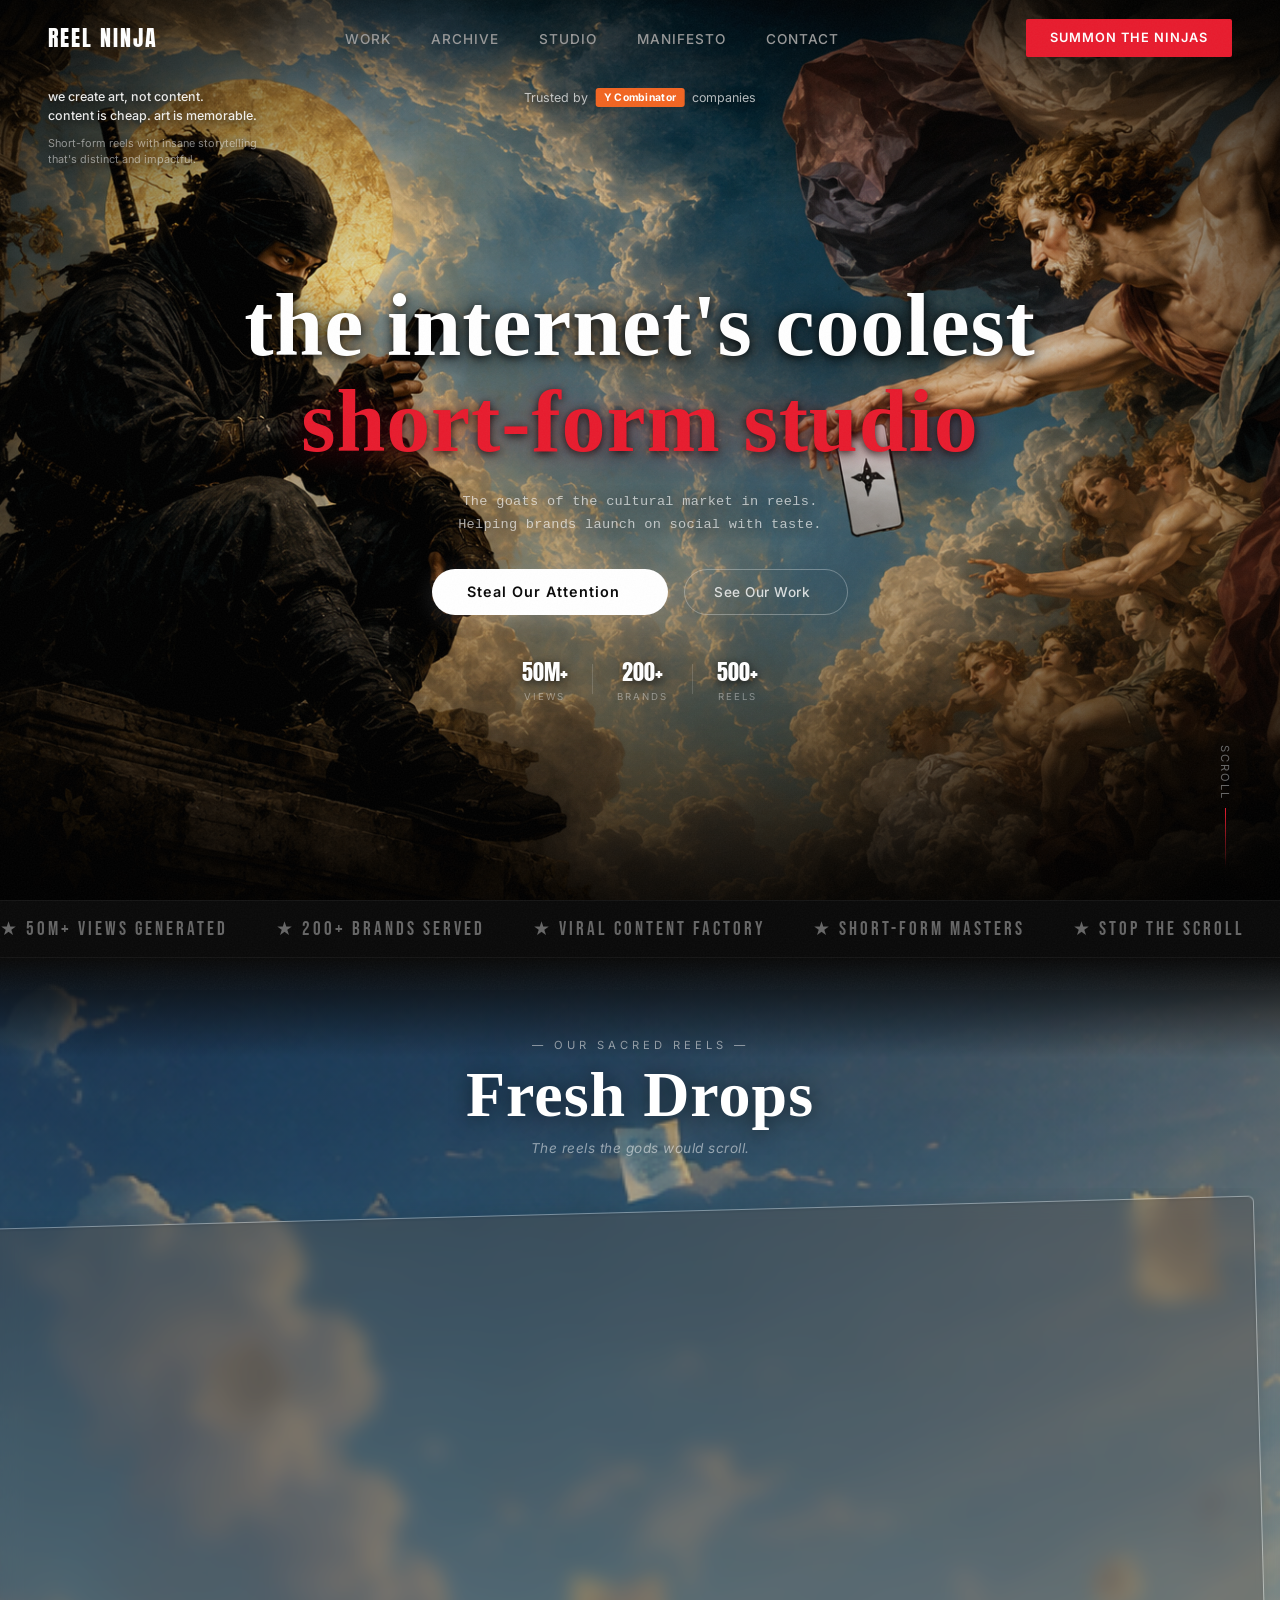
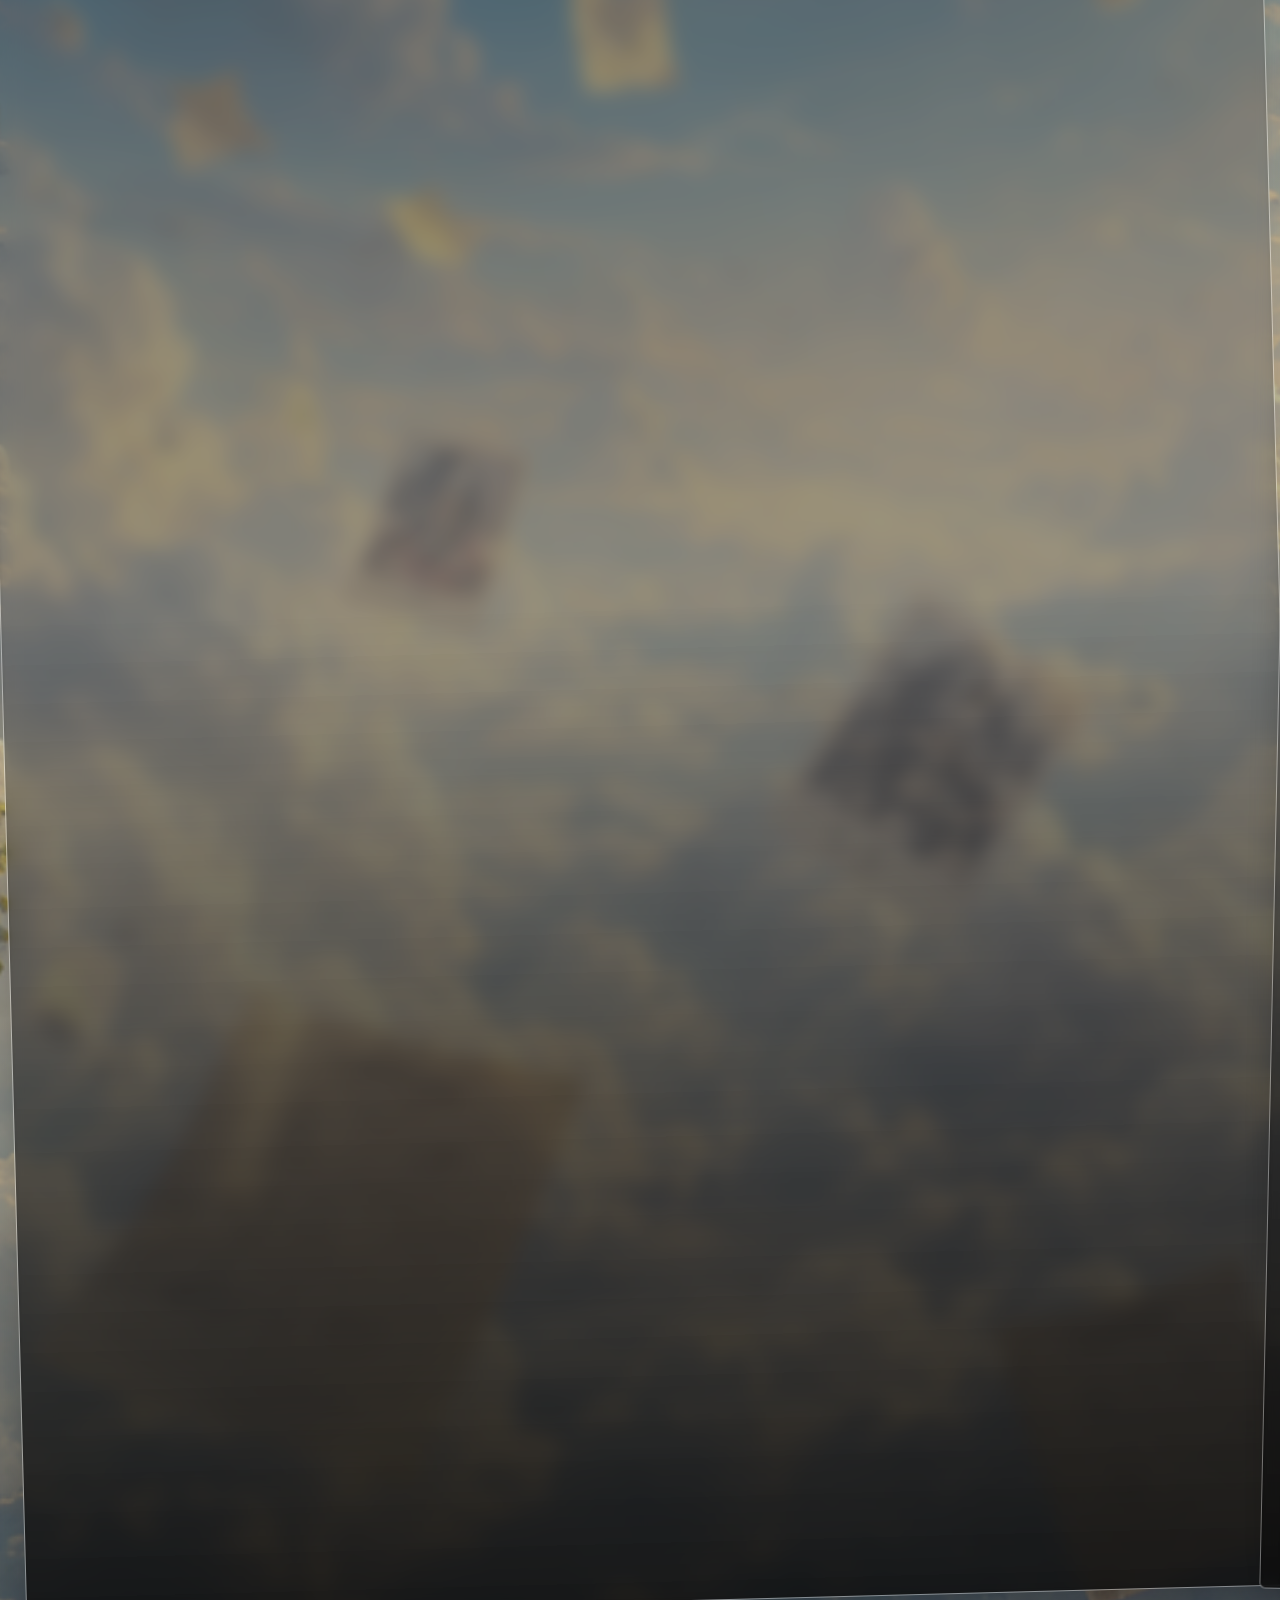
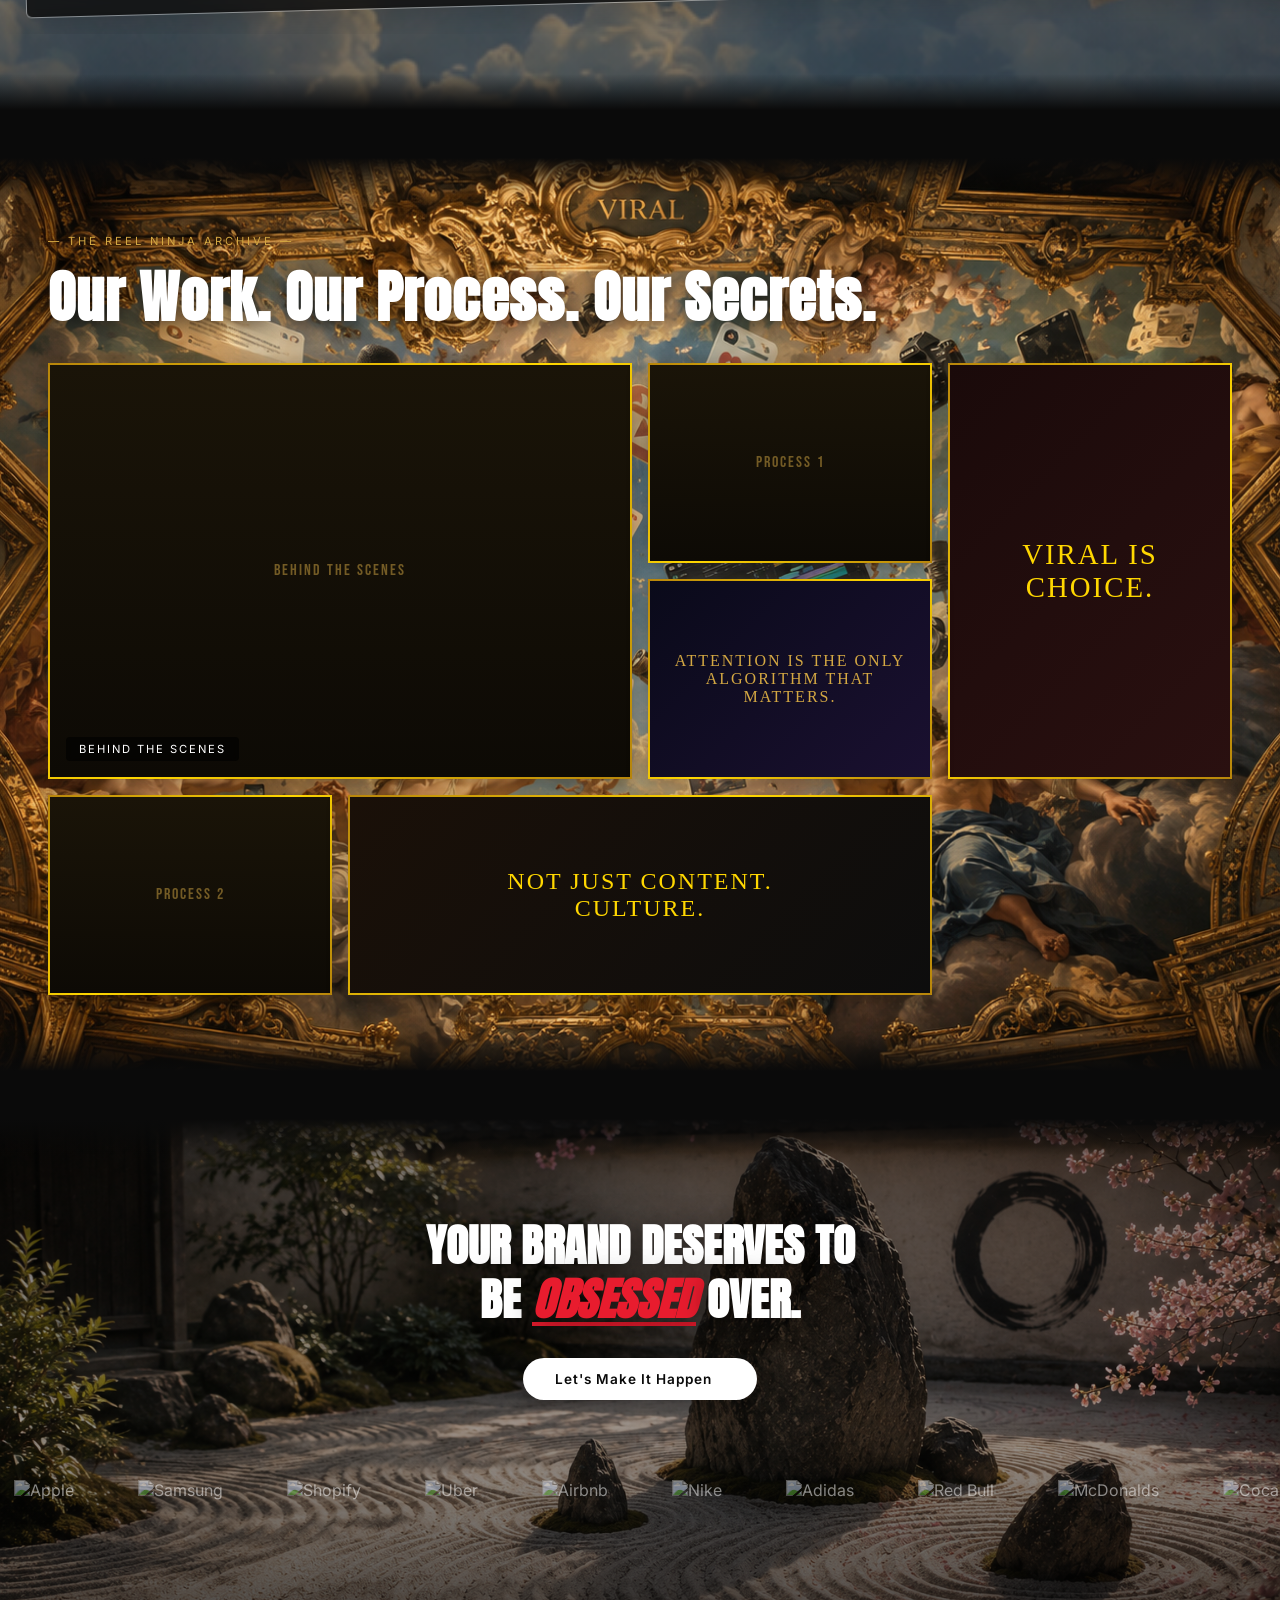
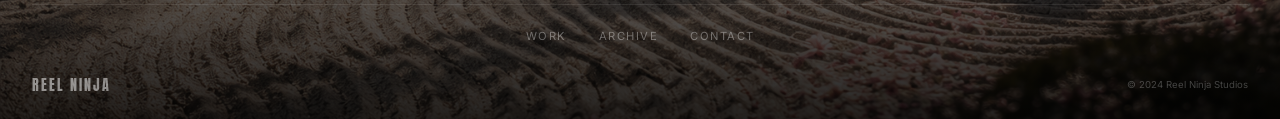
==== index.html @ 5bebf1ca "Initial commit - Reel Ninja Landing Page" ====
<!DOCTYPE html>
<html lang="en">
<head>
    <meta charset="UTF-8">
    <meta name="viewport" content="width=device-width, initial-scale=1.0">
    <title>Reel Ninja — The Internet's Coolest Short-Form Content Company</title>
    <link rel="preconnect" href="https://fonts.googleapis.com">
    <link rel="preconnect" href="https://fonts.gstatic.com" crossorigin>
    <link href="https://fonts.googleapis.com/css2?family=Anton&family=Bebas+Neue&family=Permanent+Marker&family=Inter:wght@300;400;500;600;700&display=swap" rel="stylesheet">
    <link rel="stylesheet" href="https://cdn.jsdelivr.net/npm/swiper@11/swiper-bundle.min.css">
    <!-- lightGallery for video popups -->
    <link rel="stylesheet" href="https://cdn.jsdelivr.net/npm/lightgallery@2/css/lightgallery-bundle.min.css">
    <!-- Splitting.js for text effects -->
    <link rel="stylesheet" href="https://unpkg.com/splitting/dist/splitting.css">
    <link rel="stylesheet" href="https://unpkg.com/splitting/dist/splitting-cells.css">
    <link rel="stylesheet" href="styles.css">
    <!-- Phosphor Icons -->
    <script src="https://unpkg.com/@phosphor-icons/web@2"></script>
</head>
<body>
    <!-- Noise Overlay -->
    <div class="noise-overlay"></div>
    
    <!-- Scroll Progress Bar -->
    <div class="scroll-progress"></div>

    <!-- Navigation -->
    <nav class="navbar">
        <div class="nav-logo">
            <span class="logo-text">REEL NINJA</span>
        </div>
        <ul class="nav-links">
            <li><a href="#work">Work</a></li>
            <li><a href="#archive">Archive</a></li>
            <li><a href="#studio">Studio</a></li>
            <li><a href="#manifesto">Manifesto</a></li>
            <li><a href="#contact">Contact</a></li>
        </ul>
        <a href="#contact" class="nav-cta"><i class="ph ph-lightning"></i> Summon the Ninjas</a>
        <button class="mobile-menu-btn" aria-label="Toggle menu">
            <span></span>
            <span></span>
            <span></span>
        </button>
    </nav>

    <!-- Mobile Menu -->
    <div class="mobile-menu">
        <ul class="mobile-nav-links">
            <li><a href="#work">Work</a></li>
            <li><a href="#archive">Archive</a></li>
            <li><a href="#studio">Studio</a></li>
            <li><a href="#manifesto">Manifesto</a></li>
            <li><a href="#contact">Contact</a></li>
        </ul>
        <a href="#contact" class="nav-cta mobile-cta">Summon the Ninjas</a>
    </div>

    <!-- Hero Section -->
    <section class="hero">
        <div class="hero-bg">
            <img src="hero.png" alt="Reel Ninja Hero" class="hero-bg-img">
        </div>
        <div class="hero-vignette"></div>
        
        <!-- Top Left Manifesto Text -->
        <div class="hero-top-left">
            <p class="hero-manifesto-text">we create art, not content.<br>content is cheap. art is memorable.</p>
            <p class="hero-manifesto-sub">Short-form reels with insane storytelling<br>that's distinct and impactful.</p>
        </div>

        <!-- Trusted By Badge -->
        <div class="hero-trusted">
            <span>Trusted by</span>
            <span class="yc-badge">Y Combinator</span>
            <span>companies</span>
        </div>

        <!-- Main Hero Content -->
        <div class="hero-content">
            <h1 class="hero-title">
                <span class="title-line" data-text="the internet's coolest">the internet's coolest</span>
                <span class="title-line title-red" data-text="short-form studio">short-form studio</span>
            </h1>
            <p class="hero-subtitle">
                The goats of the cultural market in reels.
                <br>Helping brands launch on social with taste.
            </p>
            <div class="hero-cta-row">
                <a href="#contact" class="hero-cta hero-main-cta magnetic-btn">
                    <span>Steal Our Attention</span>
                    <i class="ph ph-arrow-circle-right"></i>
                </a>
                <a href="#work" class="hero-cta-secondary magnetic-btn">
                    <span>See Our Work</span>
                    <i class="ph ph-play-circle"></i>
                </a>
            </div>
            <!-- Stats Row -->
            <div class="hero-stats">
                <div class="hero-stat">
                    <span class="hero-stat-num">50M+</span>
                    <span class="hero-stat-label">Views</span>
                </div>
                <div class="hero-stat-divider"></div>
                <div class="hero-stat">
                    <span class="hero-stat-num">200+</span>
                    <span class="hero-stat-label">Brands</span>
                </div>
                <div class="hero-stat-divider"></div>
                <div class="hero-stat">
                    <span class="hero-stat-num">500+</span>
                    <span class="hero-stat-label">Reels</span>
                </div>
            </div>
        </div>

        <div class="hero-scroll-indicator">
            <span>Scroll</span>
            <div class="scroll-line"></div>
        </div>
    </section>

    <!-- Marquee Strip (after hero) -->
    <div class="marquee-strip">
        <div class="marquee-track">
            <span class="marquee-item">★ 50M+ VIEWS GENERATED</span>
            <span class="marquee-item">★ 200+ BRANDS SERVED</span>
            <span class="marquee-item">★ VIRAL CONTENT FACTORY</span>
            <span class="marquee-item">★ SHORT-FORM MASTERS</span>
            <span class="marquee-item">★ STOP THE SCROLL</span>
            <span class="marquee-item">★ 50M+ VIEWS GENERATED</span>
            <span class="marquee-item">★ 200+ BRANDS SERVED</span>
            <span class="marquee-item">★ VIRAL CONTENT FACTORY</span>
            <span class="marquee-item">★ SHORT-FORM MASTERS</span>
            <span class="marquee-item">★ STOP THE SCROLL</span>
        </div>
    </div>

    <!-- Section Divider -->
    <div class="section-fade-top"></div>

    <!-- Fresh Drops Section -->
    <section class="fresh-drops" id="work">
        <div class="fresh-drops-bg">
            <img src="section3.png" alt="" class="section-bg-img">
        </div>
        <div class="fresh-drops-overlay"></div>
        <div class="section-header">
            <span class="section-label">— Our Sacred Reels —</span>
            <h2 class="section-title grunge-font">Fresh Drops</h2>
            <p class="section-desc">The reels the gods would scroll.</p>
        </div>
        <div class="drops-carousel">
            <div class="swiper drops-swiper">
                <div class="swiper-wrapper">
                    <div class="swiper-slide"><div class="drop-card"><a href="#" class="drop-card-media lightbox-video"><div class="media-placeholder"></div><div class="play-btn"><i class="ph-fill ph-play"></i></div></a></div></div>
                    <div class="swiper-slide"><div class="drop-card"><a href="#" class="drop-card-media lightbox-video"><div class="media-placeholder"></div><div class="play-btn"><i class="ph-fill ph-play"></i></div></a></div></div>
                    <div class="swiper-slide"><div class="drop-card"><a href="#" class="drop-card-media lightbox-video"><div class="media-placeholder"></div><div class="play-btn"><i class="ph-fill ph-play"></i></div></a></div></div>
                    <div class="swiper-slide"><div class="drop-card"><a href="#" class="drop-card-media lightbox-video"><div class="media-placeholder"></div><div class="play-btn"><i class="ph-fill ph-play"></i></div></a></div></div>
                    <div class="swiper-slide"><div class="drop-card"><a href="#" class="drop-card-media lightbox-video"><div class="media-placeholder"></div><div class="play-btn"><i class="ph-fill ph-play"></i></div></a></div></div>
                    <div class="swiper-slide"><div class="drop-card"><a href="#" class="drop-card-media lightbox-video"><div class="media-placeholder"></div><div class="play-btn"><i class="ph-fill ph-play"></i></div></a></div></div>
                    <div class="swiper-slide"><div class="drop-card"><a href="#" class="drop-card-media lightbox-video"><div class="media-placeholder"></div><div class="play-btn"><i class="ph-fill ph-play"></i></div></a></div></div>
                    <div class="swiper-slide"><div class="drop-card"><a href="#" class="drop-card-media lightbox-video"><div class="media-placeholder"></div><div class="play-btn"><i class="ph-fill ph-play"></i></div></a></div></div>
                    <div class="swiper-slide"><div class="drop-card"><a href="#" class="drop-card-media lightbox-video"><div class="media-placeholder"></div><div class="play-btn"><i class="ph-fill ph-play"></i></div></a></div></div>
                    <div class="swiper-slide"><div class="drop-card"><a href="#" class="drop-card-media lightbox-video"><div class="media-placeholder"></div><div class="play-btn"><i class="ph-fill ph-play"></i></div></a></div></div>
                </div>
            </div>
        </div>
    </section>

    <!-- Section Divider -->
    <div class="section-fade-mid"></div>

    <!-- Archive Section -->
    <section class="archive" id="archive">
        <div class="archive-bg">
            <img src="section2.png" alt="" class="section-bg-img">
        </div>
        <div class="section-header">
            <span class="section-label">— The Reel Ninja Archive —</span>
            <h2 class="section-title">Our Work. Our Process. Our Secrets.</h2>
        </div>
        <div class="archive-grid">
            <div class="archive-item large">
                <!-- REPLACE: archive-main.jpg — Behind the scenes main image -->
                <div class="archive-placeholder">Behind The Scenes</div>
                <div class="play-btn"><i class="ph-fill ph-play"></i></div>
                <span class="archive-tag">BEHIND THE SCENES</span>
            </div>
            <div class="archive-item">
                <!-- REPLACE: archive-2.jpg — Process/work image -->
                <div class="archive-placeholder">Process 1</div>
                <div class="play-btn"><i class="ph-fill ph-play"></i></div>
            </div>
            <div class="archive-item tall">
                <!-- REPLACE: archive-3.jpg — "Viral is Choice" poster -->
                <div class="archive-placeholder viral-poster">VIRAL IS<br>CHOICE.</div>
            </div>
            <div class="archive-item">
                <!-- REPLACE: archive-4.jpg — "Attention" quote poster -->
                <div class="archive-placeholder attention-poster">ATTENTION IS THE ONLY ALGORITHM THAT MATTERS.</div>
                <div class="play-btn"><i class="ph-fill ph-play"></i></div>
            </div>
            <div class="archive-item">
                <!-- REPLACE: archive-5.jpg — More work -->
                <div class="archive-placeholder">Process 2</div>
                <div class="play-btn"><i class="ph-fill ph-play"></i></div>
            </div>
            <div class="archive-item wide">
                <!-- REPLACE: archive-6.jpg — Culture image -->
                <div class="archive-placeholder culture-poster">NOT JUST CONTENT.<br>CULTURE.</div>
            </div>
        </div>
    </section>

    <!-- Section Divider -->
    <div class="section-fade-mid"></div>

    <!-- CTA + Footer Combined Section -->
    <section class="cta-footer-section" id="contact">
        <div class="cta-section-bg">
            <img src="section5.png" alt="" class="section-bg-img">
        </div>
        <div class="cta-footer-overlay"></div>
        <div class="cta-footer-content">
            <div class="final-cta">
                <h2 class="final-cta-title">YOUR BRAND DESERVES TO<br>BE <span class="highlight-word">OBSESSED</span> OVER.</h2>
                <a href="#" class="hero-cta magnetic-btn final-btn">
                    <span>Let's Make It Happen</span>
                    <i class="ph ph-arrow-right"></i>
                </a>
                <!-- Brand logos -->
                <div class="brand-strip cta-brands">
                    <div class="brand-track">
                        <img src="https://cdn.simpleicons.org/nike/ffffff" alt="Nike" height="18">
                        <img src="https://cdn.simpleicons.org/adidas/ffffff" alt="Adidas" height="18">
                        <img src="https://cdn.simpleicons.org/redbull/ffffff" alt="Red Bull" height="18">
                        <img src="https://cdn.simpleicons.org/mcdonalds/ffffff" alt="McDonalds" height="18">
                        <img src="https://cdn.simpleicons.org/cocacola/ffffff" alt="Coca Cola" height="18">
                        <img src="https://cdn.simpleicons.org/netflix/ffffff" alt="Netflix" height="18">
                        <img src="https://cdn.simpleicons.org/spotify/ffffff" alt="Spotify" height="18">
                        <img src="https://cdn.simpleicons.org/apple/ffffff" alt="Apple" height="18">
                        <img src="https://cdn.simpleicons.org/samsung/ffffff" alt="Samsung" height="18">
                        <img src="https://cdn.simpleicons.org/shopify/ffffff" alt="Shopify" height="18">
                        <img src="https://cdn.simpleicons.org/uber/ffffff" alt="Uber" height="18">
                        <img src="https://cdn.simpleicons.org/airbnb/ffffff" alt="Airbnb" height="18">
                        <img src="https://cdn.simpleicons.org/nike/ffffff" alt="Nike" height="18">
                        <img src="https://cdn.simpleicons.org/adidas/ffffff" alt="Adidas" height="18">
                        <img src="https://cdn.simpleicons.org/redbull/ffffff" alt="Red Bull" height="18">
                        <img src="https://cdn.simpleicons.org/mcdonalds/ffffff" alt="McDonalds" height="18">
                        <img src="https://cdn.simpleicons.org/cocacola/ffffff" alt="Coca Cola" height="18">
                        <img src="https://cdn.simpleicons.org/netflix/ffffff" alt="Netflix" height="18">
                        <img src="https://cdn.simpleicons.org/spotify/ffffff" alt="Spotify" height="18">
                        <img src="https://cdn.simpleicons.org/apple/ffffff" alt="Apple" height="18">
                        <img src="https://cdn.simpleicons.org/samsung/ffffff" alt="Samsung" height="18">
                        <img src="https://cdn.simpleicons.org/shopify/ffffff" alt="Shopify" height="18">
                        <img src="https://cdn.simpleicons.org/uber/ffffff" alt="Uber" height="18">
                        <img src="https://cdn.simpleicons.org/airbnb/ffffff" alt="Airbnb" height="18">
                    </div>
                </div>
            </div>
            <footer class="footer">
                <div class="footer-links">
                    <a href="#work">Work</a>
                    <a href="#archive">Archive</a>
                    <a href="#contact">Contact</a>
                </div>
                <div class="footer-bottom">
                    <span class="footer-logo">REEL NINJA</span>
                    <div class="footer-socials">
                        <a href="#" aria-label="Instagram"><i class="ph ph-instagram-logo"></i></a>
                        <a href="#" aria-label="Twitter"><i class="ph ph-x-logo"></i></a>
                        <a href="#" aria-label="TikTok"><i class="ph ph-tiktok-logo"></i></a>
                        <a href="#" aria-label="YouTube"><i class="ph ph-youtube-logo"></i></a>
                    </div>
                    <span class="footer-copy">© 2024 Reel Ninja Studios</span>
                </div>
            </footer>
        </div>
    </section>

    <!-- SVG Noise Filter -->
    <svg class="svg-noise" aria-hidden="true">
        <filter id="noise-filter">
            <feTurbulence type="fractalNoise" baseFrequency="0.65" numOctaves="3" stitchTiles="stitch"/>
            <feColorMatrix type="saturate" values="0"/>
        </filter>
    </svg>

    <!-- Scripts -->
    <script src="https://cdn.jsdelivr.net/npm/gsap@3/dist/gsap.min.js"></script>
    <script src="https://cdn.jsdelivr.net/npm/gsap@3/dist/ScrollTrigger.min.js"></script>
    <script src="https://unpkg.com/lenis@1/dist/lenis.min.js"></script>
    <script src="https://cdnjs.cloudflare.com/ajax/libs/vanilla-tilt/1.8.1/vanilla-tilt.min.js"></script>
    <script src="https://cdn.jsdelivr.net/npm/swiper@11/swiper-bundle.min.js"></script>
    <!-- lightGallery for video popup -->
    <script src="https://cdn.jsdelivr.net/npm/lightgallery@2/lightgallery.umd.min.js"></script>
    <script src="https://cdn.jsdelivr.net/npm/lightgallery@2/plugins/video/lg-video.umd.min.js"></script>
    <!-- Splitting.js for text character animations -->
    <script src="https://unpkg.com/splitting/dist/splitting.min.js"></script>
    <script src="script.js"></script>
</body>
</html>
---- styles.css ----
/* ==========================================
   REAL NINJA — STYLES
   ========================================== */

/* --- CSS Variables --- */
:root {
    --bg-primary: #0a0a0a;
    --bg-secondary: #111111;
    --bg-card: #1a1a1a;
    --text-primary: #ffffff;
    --text-secondary: #999999;
    --text-muted: #666666;
    --accent-red: #e81c2e;
    --accent-red-dark: #b8151f;
    --accent-gold: #d4a843;
    --accent-gold-light: #ffd700;
    --accent-gold-dark: #b8860b;
    --font-headline: 'Anton', sans-serif;
    --font-subhead: 'Bebas Neue', sans-serif;
    --font-grunge: 'Permanent Marker', cursive;
    --font-body: 'Inter', sans-serif;
    --ease-smooth: cubic-bezier(0.22, 1, 0.36, 1);
    --ease-bounce: cubic-bezier(0.34, 1.56, 0.64, 1);
}

/* --- Reset & Base --- */
*, *::before, *::after {
    margin: 0;
    padding: 0;
    box-sizing: border-box;
}

html {
    scroll-behavior: auto; /* Lenis handles scroll */
}

body {
    font-family: var(--font-body);
    background: var(--bg-primary);
    color: var(--text-primary);
    overflow-x: hidden;
}

a {
    text-decoration: none;
    color: inherit;
}

button {
    cursor: pointer;
}

img {
    max-width: 100%;
    display: block;
}

/* --- Noise Overlay --- */
.noise-overlay {
    position: fixed;
    top: 0;
    left: 0;
    width: 100%;
    height: 100%;
    pointer-events: none;
    z-index: 9999;
    opacity: 0.035;
    filter: url(#noise-filter);
    background: rgba(255, 255, 255, 0.1);
}

.svg-noise {
    position: absolute;
    width: 0;
    height: 0;
}

/* --- Custom Cursor --- */
.cursor-dot {
    position: fixed;
    top: 0;
    left: 0;
    width: 8px;
    height: 8px;
    background: var(--accent-red);
    border-radius: 50%;
    pointer-events: none;
    z-index: 99999;
    transform: translate(-50%, -50%);
    transition: width 0.3s, height 0.3s, background 0.3s;
}

.cursor-outline {
    position: fixed;
    top: 0;
    left: 0;
    width: 40px;
    height: 40px;
    border: 1.5px solid rgba(255, 255, 255, 0.5);
    border-radius: 50%;
    pointer-events: none;
    z-index: 99998;
    transform: translate(-50%, -50%);
    transition: width 0.3s var(--ease-smooth), height 0.3s var(--ease-smooth), border-color 0.3s;
    mix-blend-mode: difference;
}

.cursor-hover .cursor-dot {
    width: 16px;
    height: 16px;
    background: var(--accent-gold);
}

.cursor-hover .cursor-outline {
    width: 60px;
    height: 60px;
    border-color: var(--accent-gold);
}

/* --- Navigation --- */
.navbar {
    position: fixed;
    top: 0;
    left: 0;
    right: 0;
    z-index: 1000;
    display: flex;
    align-items: center;
    justify-content: space-between;
    padding: 1.2rem 3rem;
    background: transparent;
    backdrop-filter: none;
    border-bottom: none;
    transition: background 0.4s var(--ease-smooth), backdrop-filter 0.4s;
}

.navbar.scrolled {
    background: rgba(10, 10, 10, 0.9);
    backdrop-filter: blur(12px);
    border-bottom: 1px solid rgba(255, 255, 255, 0.05);
}

.nav-logo .logo-text {
    font-family: var(--font-headline);
    font-size: 1.4rem;
    letter-spacing: 2px;
    color: var(--text-primary);
}

.nav-links {
    display: flex;
    list-style: none;
    gap: 2.5rem;
}

.nav-links a {
    font-family: var(--font-body);
    font-size: 0.85rem;
    font-weight: 500;
    text-transform: uppercase;
    letter-spacing: 1px;
    color: var(--text-secondary);
    transition: color 0.3s;
    position: relative;
}

.nav-links a::after {
    content: '';
    position: absolute;
    bottom: -4px;
    left: 0;
    width: 0;
    height: 1px;
    background: var(--accent-red);
    transition: width 0.3s var(--ease-smooth);
}

.nav-links a:hover {
    color: var(--text-primary);
}

.nav-links a:hover::after {
    width: 100%;
}

.nav-cta {
    font-family: var(--font-body);
    font-size: 0.8rem;
    font-weight: 600;
    text-transform: uppercase;
    letter-spacing: 1px;
    padding: 0.7rem 1.5rem;
    background: var(--accent-red);
    color: white;
    border-radius: 2px;
    transition: background 0.3s, transform 0.3s;
}

.nav-cta:hover {
    background: var(--accent-red-dark);
    transform: scale(1.05);
}

.mobile-menu-btn {
    display: none;
    flex-direction: column;
    gap: 5px;
    background: none;
    border: none;
    padding: 5px;
}

.mobile-menu-btn span {
    display: block;
    width: 25px;
    height: 2px;
    background: var(--text-primary);
    transition: transform 0.3s, opacity 0.3s;
}

.mobile-menu {
    display: none;
    position: fixed;
    top: 0;
    left: 0;
    right: 0;
    bottom: 0;
    background: rgba(10, 10, 10, 0.98);
    z-index: 999;
    flex-direction: column;
    align-items: center;
    justify-content: center;
    gap: 2rem;
}

.mobile-menu.active {
    display: flex;
}

.mobile-nav-links {
    list-style: none;
    text-align: center;
    display: flex;
    flex-direction: column;
    gap: 1.5rem;
}

.mobile-nav-links a {
    font-family: var(--font-headline);
    font-size: 2.5rem;
    letter-spacing: 2px;
    color: var(--text-primary);
    transition: color 0.3s;
}

.mobile-nav-links a:hover {
    color: var(--accent-red);
}

.mobile-cta {
    margin-top: 1rem;
}

/* --- Hero Section --- */
.hero {
    position: relative;
    min-height: 100vh;
    display: flex;
    align-items: center;
    justify-content: center;
    overflow: hidden;
}

.hero-bg {
    position: absolute;
    inset: 0;
    z-index: 0;
}

.hero-bg-img {
    width: 100%;
    height: 100%;
    object-fit: cover;
    object-position: center top;
}

.hero-vignette {
    position: absolute;
    inset: 0;
    z-index: 1;
    background: 
        radial-gradient(ellipse at center, rgba(0, 0, 0, 0.35) 0%, transparent 60%),
        radial-gradient(ellipse at center, transparent 40%, rgba(0, 0, 0, 0.85) 100%),
        linear-gradient(to top, rgba(0, 0, 0, 0.7) 0%, transparent 40%);
    pointer-events: none;
}

/* Top Left Manifesto */
.hero-top-left {
    position: absolute;
    top: 5.5rem;
    left: 3rem;
    z-index: 3;
    max-width: 260px;
}

.hero-manifesto-text {
    font-size: 0.78rem;
    font-weight: 500;
    color: rgba(255, 255, 255, 0.9);
    line-height: 1.5;
    margin-bottom: 0.6rem;
    text-shadow: 0 2px 10px rgba(0, 0, 0, 0.9);
}

.hero-manifesto-sub {
    font-size: 0.68rem;
    color: rgba(255, 255, 255, 0.5);
    line-height: 1.5;
    text-shadow: 0 2px 10px rgba(0, 0, 0, 0.9);
}

/* Trusted By Badge */
.hero-trusted {
    position: absolute;
    top: 5.5rem;
    left: 50%;
    transform: translateX(-50%);
    z-index: 3;
    display: flex;
    align-items: center;
    gap: 0.5rem;
    font-size: 0.78rem;
    color: rgba(255, 255, 255, 0.7);
    text-shadow: 0 2px 10px rgba(0, 0, 0, 0.9);
}

.yc-badge {
    display: inline-flex;
    align-items: center;
    background: #f26522;
    color: white;
    font-weight: 700;
    font-size: 0.65rem;
    padding: 0.2rem 0.5rem;
    border-radius: 3px;
    letter-spacing: 0.3px;
    text-shadow: none;
}

/* Main Hero Content */
.hero-content {
    position: relative;
    z-index: 3;
    text-align: center;
    padding: 7rem 2rem 2rem;
    display: flex;
    flex-direction: column;
    align-items: center;
}

.hero-title {
    font-family: var(--font-grunge);
    line-height: 1.1;
    margin-bottom: 1.2rem;
}

.hero-title .title-line {
    display: block;
    font-size: clamp(2.5rem, 7vw, 5.5rem);
    letter-spacing: 0.01em;
    color: var(--text-primary);
    text-shadow: 0 4px 30px rgba(0, 0, 0, 0.8), 0 2px 10px rgba(0, 0, 0, 0.9);
}

.hero-title .title-red {
    color: var(--accent-red);
    text-shadow: 0 4px 30px rgba(232, 28, 46, 0.3), 0 2px 10px rgba(0, 0, 0, 0.9);
}

.hero-subtitle {
    font-size: 0.85rem;
    color: rgba(255, 255, 255, 0.65);
    margin-bottom: 2rem;
    letter-spacing: 0.3px;
    line-height: 1.7;
    text-shadow: 0 2px 15px rgba(0, 0, 0, 0.9);
    font-family: monospace;
}

/* CTA Row */
.hero-cta-row {
    display: flex;
    align-items: center;
    gap: 1rem;
    margin-bottom: 2.5rem;
}

.hero-cta-secondary {
    display: inline-flex;
    align-items: center;
    gap: 0.5rem;
    font-family: var(--font-body);
    font-size: 0.85rem;
    font-weight: 500;
    letter-spacing: 0.5px;
    padding: 0.9rem 1.8rem;
    background: transparent;
    color: rgba(255, 255, 255, 0.8);
    border: 1px solid rgba(255, 255, 255, 0.3);
    border-radius: 50px;
    transition: all 0.4s var(--ease-smooth);
    z-index: 5;
}

.hero-cta-secondary:hover {
    background: rgba(255, 255, 255, 0.1);
    border-color: rgba(255, 255, 255, 0.6);
    color: white;
}

.hero-cta-secondary i {
    font-size: 1.1rem;
}

/* Hero Stats */
.hero-stats {
    display: flex;
    align-items: center;
    gap: 1.5rem;
    z-index: 5;
}

.hero-stat {
    display: flex;
    flex-direction: column;
    align-items: center;
    gap: 0.2rem;
}

.hero-stat-num {
    font-family: var(--font-headline);
    font-size: 1.4rem;
    color: white;
    text-shadow: 0 2px 10px rgba(0, 0, 0, 0.8);
}

.hero-stat-label {
    font-size: 0.6rem;
    text-transform: uppercase;
    letter-spacing: 2px;
    color: rgba(255, 255, 255, 0.4);
}

.hero-stat-divider {
    width: 1px;
    height: 30px;
    background: rgba(255, 255, 255, 0.15);
}

.hero-cta {
    display: inline-flex;
    align-items: center;
    gap: 0.8rem;
    font-family: var(--font-body);
    font-size: 0.9rem;
    font-weight: 600;
    letter-spacing: 1px;
    padding: 0.9rem 2.2rem;
    background: white;
    color: #0a0a0a;
    border-radius: 50px;
    transition: all 0.4s var(--ease-smooth);
    position: relative;
    overflow: hidden;
    z-index: 5;
    box-shadow: 0 4px 25px rgba(255, 255, 255, 0.15);
}

.hero-cta:hover {
    transform: scale(1.05);
    box-shadow: 0 10px 40px rgba(255, 255, 255, 0.2);
}

.hero-cta i {
    font-size: 1.2rem;
}

.hero-scroll-indicator {
    position: absolute;
    bottom: 2rem;
    right: 3rem;
    z-index: 3;
    display: flex;
    flex-direction: column;
    align-items: center;
    gap: 0.5rem;
}

.hero-scroll-indicator span {
    font-size: 0.7rem;
    text-transform: uppercase;
    letter-spacing: 2px;
    color: var(--text-muted);
    writing-mode: vertical-rl;
}

.scroll-line {
    width: 1px;
    height: 60px;
    background: linear-gradient(to bottom, var(--accent-red), transparent);
    animation: scrollPulse 2s ease-in-out infinite;
}

@keyframes scrollPulse {
    0%, 100% { opacity: 0.3; transform: scaleY(0.5); }
    50% { opacity: 1; transform: scaleY(1); }
}

/* --- Section Shared Styles --- */
.section-header {
    padding: 0 3rem;
    margin-bottom: 1.5rem;
}

.section-label {
    font-size: 0.7rem;
    text-transform: uppercase;
    letter-spacing: 3px;
    color: var(--text-muted);
    display: block;
    margin-bottom: 0.4rem;
}

.section-title {
    font-family: var(--font-headline);
    font-size: clamp(2rem, 5vw, 3.5rem);
    letter-spacing: 1px;
}

.section-title.grunge-font {
    font-family: var(--font-grunge);
}

.section-subtitle {
    font-family: var(--font-subhead);
    font-size: 1.2rem;
    color: var(--text-muted);
    letter-spacing: 3px;
}

/* --- Fresh Drops Section --- */
.fresh-drops {
    padding: 5rem 0;
    position: relative;
    overflow: hidden;
    min-height: 80vh;
    display: flex;
    flex-direction: column;
    justify-content: center;
}

.fresh-drops-bg {
    position: absolute;
    inset: 0;
    z-index: 0;
    pointer-events: none;
}

.fresh-drops-bg .section-bg-img {
    width: 100%;
    height: 100%;
    object-fit: cover;
    opacity: 1;
}

.fresh-drops-overlay {
    position: absolute;
    inset: 0;
    z-index: 0;
    background: linear-gradient(180deg, rgba(0,0,0,0.3) 0%, rgba(0,0,0,0.15) 50%, rgba(0,0,0,0.4) 100%);
    pointer-events: none;
}

.fresh-drops .section-header,
.fresh-drops .drops-carousel {
    position: relative;
    z-index: 1;
}

.fresh-drops .section-header {
    text-align: center;
    padding: 0 3rem;
    margin-bottom: 2rem;
}

.fresh-drops .section-label {
    color: rgba(255, 255, 255, 0.6);
    letter-spacing: 4px;
    font-size: 0.7rem;
}

.fresh-drops .section-title {
    color: white;
    text-shadow: 0 2px 20px rgba(0, 0, 0, 0.5);
    font-size: clamp(2.5rem, 6vw, 4rem);
}

.section-desc {
    font-size: 0.85rem;
    color: rgba(255, 255, 255, 0.5);
    margin-top: 0.5rem;
    font-style: italic;
    letter-spacing: 0.5px;
}

.drops-carousel {
    padding: 0;
    width: 100%;
}

.drops-swiper {
    overflow: hidden;
    padding: 1.5rem 0 2rem;
    width: 100%;
}

.drops-swiper .swiper-wrapper {
    transition-timing-function: linear;
}

.drops-swiper .swiper-slide {
    transition: transform 0.4s ease, opacity 0.4s ease;
}

.drops-swiper .swiper-slide:nth-child(3n+1) {
    transform: rotate(-1.5deg);
}

.drops-swiper .swiper-slide:nth-child(3n+2) {
    transform: rotate(1.2deg);
}

.drops-swiper .swiper-slide:nth-child(3n) {
    transform: rotate(-0.8deg);
}

.drops-swiper .swiper-slide-active {
    transform: rotate(0deg) scale(1.03);
    z-index: 2;
}

.drop-card {
    background: rgba(255, 255, 255, 0.1);
    backdrop-filter: blur(10px);
    border-radius: 6px;
    overflow: hidden;
    border: 1px solid rgba(255, 255, 255, 0.3);
    transition: border-color 0.3s, box-shadow 0.3s;
    box-shadow: 0 8px 32px rgba(0, 0, 0, 0.2);
}

.drop-card:hover {
    border-color: rgba(255, 255, 255, 0.6);
    box-shadow: 0 12px 40px rgba(0, 0, 0, 0.3);
}

.swiper-slide-active .drop-card {
    border-color: rgba(255, 255, 255, 0.5);
    box-shadow: 0 15px 50px rgba(0, 0, 0, 0.25);
}

.drop-card-media {
    position: relative;
    aspect-ratio: 9/14;
    overflow: hidden;
    display: block;
}

.media-placeholder {
    width: 100%;
    height: 100%;
    background: rgba(0, 0, 0, 0.3);
    backdrop-filter: blur(2px);
    display: flex;
    align-items: center;
    justify-content: center;
    font-family: var(--font-subhead);
    font-size: 1rem;
    color: rgba(255, 255, 255, 0.3);
    letter-spacing: 3px;
}

.play-btn {
    position: absolute;
    top: 50%;
    left: 50%;
    transform: translate(-50%, -50%);
    width: 50px;
    height: 50px;
    background: rgba(212, 168, 67, 0.9);
    border-radius: 50%;
    display: flex;
    align-items: center;
    justify-content: center;
    opacity: 0;
    transition: all 0.4s var(--ease-smooth);
    box-shadow: 0 0 0 0 rgba(212, 168, 67, 0.4);
    z-index: 2;
}

.play-btn i {
    font-size: 1.2rem;
    color: #0a0a0a;
    margin-left: 2px;
}

.drop-card:hover .play-btn,
.archive-item:hover .play-btn {
    opacity: 1;
    box-shadow: 0 0 0 15px rgba(212, 168, 67, 0.1);
}

/* --- Clients Section --- */
.clients {
    padding: 3rem 0;
    text-align: center;
}

.clients-gallery {
    display: flex;
    gap: 1.5rem;
    padding: 0 3rem;
    overflow-x: auto;
    scrollbar-width: none;
    -ms-overflow-style: none;
    justify-content: center;
    flex-wrap: wrap;
}

.clients-gallery::-webkit-scrollbar {
    display: none;
}

.client-frame {
    flex: 0 0 auto;
    width: 200px;
    text-align: center;
}

.frame-border {
    position: relative;
    aspect-ratio: 3/4;
    border: 3px solid;
    border-image: linear-gradient(135deg, var(--accent-gold-dark), var(--accent-gold-light), var(--accent-gold-dark)) 1;
    padding: 4px;
    box-shadow: 0 0 20px rgba(212, 168, 67, 0.1), inset 0 0 20px rgba(0, 0, 0, 0.5);
    overflow: hidden;
}

.client-img-placeholder {
    width: 100%;
    height: 100%;
    background: linear-gradient(180deg, #1a1408 0%, #0d0d0d 100%);
    display: flex;
    align-items: center;
    justify-content: center;
    font-family: var(--font-subhead);
    font-size: 1rem;
    color: var(--accent-gold);
    letter-spacing: 2px;
    text-align: center;
    padding: 1rem;
}

.client-info {
    margin-top: 1rem;
}

.client-category {
    display: block;
    font-family: var(--font-grunge);
    font-size: 1.1rem;
    color: var(--text-primary);
}

.client-subtitle {
    display: block;
    font-size: 0.7rem;
    color: var(--text-muted);
    margin-top: 0.3rem;
    letter-spacing: 1px;
}

.view-all-btn {
    display: inline-block;
    margin-top: 3rem;
    font-size: 0.85rem;
    font-weight: 500;
    text-transform: uppercase;
    letter-spacing: 2px;
    color: var(--text-secondary);
    border: 1px solid rgba(255, 255, 255, 0.2);
    padding: 0.8rem 2rem;
    transition: all 0.3s;
}

.view-all-btn:hover {
    color: var(--text-primary);
    border-color: var(--accent-gold);
    box-shadow: 0 0 20px rgba(212, 168, 67, 0.1);
}

/* --- Archive Section --- */
.archive {
    padding: 5rem 0;
    position: relative;
    overflow: hidden;
    min-height: 80vh;
}

.archive-bg {
    position: absolute;
    inset: 0;
    z-index: 0;
    pointer-events: none;
}

.archive-bg .section-bg-img {
    width: 100%;
    height: 100%;
    object-fit: cover;
    opacity: 1;
}

.archive .section-header,
.archive .archive-grid {
    position: relative;
    z-index: 1;
}

.archive .section-label {
    color: var(--accent-gold);
}

.archive .section-title {
    color: white;
    text-shadow: 0 2px 20px rgba(0, 0, 0, 0.7);
}

.archive-grid {
    display: grid;
    grid-template-columns: repeat(4, 1fr);
    grid-auto-rows: 200px;
    gap: 1rem;
    padding: 0 3rem;
}

.archive-item {
    position: relative;
    border-radius: 2px;
    overflow: hidden;
    border: 2px solid;
    border-image: linear-gradient(135deg, var(--accent-gold-dark), var(--accent-gold-light), var(--accent-gold-dark)) 1;
    transition: box-shadow 0.3s, transform 0.3s;
    background: rgba(10, 8, 5, 0.85);
    box-shadow: 0 5px 20px rgba(0, 0, 0, 0.4), 0 0 10px rgba(212, 168, 67, 0.1);
}

.archive-item:hover {
    box-shadow: 0 8px 30px rgba(0, 0, 0, 0.6), 0 0 20px rgba(212, 168, 67, 0.2);
    transform: scale(1.02);
}

.archive-item.large {
    grid-column: span 2;
    grid-row: span 2;
}

.archive-item.tall {
    grid-row: span 2;
}

.archive-item.wide {
    grid-column: span 2;
}

.archive-placeholder {
    width: 100%;
    height: 100%;
    background: linear-gradient(180deg, #1a1408 0%, #0d0a05 100%);
    display: flex;
    align-items: center;
    justify-content: center;
    font-family: var(--font-subhead);
    font-size: 1rem;
    color: rgba(212, 168, 67, 0.5);
    letter-spacing: 2px;
    text-align: center;
    padding: 1.5rem;
}

.archive-placeholder.viral-poster {
    font-family: var(--font-grunge);
    font-size: 1.8rem;
    color: var(--accent-gold-light);
    background: linear-gradient(135deg, #1a0a0a, #2a1010);
}

.archive-placeholder.attention-poster {
    font-family: var(--font-grunge);
    font-size: 1rem;
    color: var(--accent-gold);
    background: linear-gradient(135deg, #0a0a1a, #1a1030);
}

.archive-placeholder.culture-poster {
    font-family: var(--font-grunge);
    font-size: 1.5rem;
    color: var(--accent-gold-light);
    background: linear-gradient(135deg, #1a1008, #0d0d0d);
}

.archive-tag {
    position: absolute;
    bottom: 1rem;
    left: 1rem;
    font-size: 0.7rem;
    text-transform: uppercase;
    letter-spacing: 2px;
    color: white;
    background: rgba(0, 0, 0, 0.6);
    backdrop-filter: blur(4px);
    padding: 0.3rem 0.8rem;
    border-radius: 4px;
}

.archive-caption {
    position: absolute;
    bottom: 1rem;
    right: 1rem;
    font-family: var(--font-grunge);
    font-size: 0.9rem;
    color: var(--text-primary);
    text-align: right;
}

/* --- Manifesto Section --- */
.manifesto {
    padding: 4rem 3rem;
    display: flex;
    align-items: center;
    gap: 3rem;
    min-height: auto;
    position: relative;
    overflow: hidden;
}

.manifesto-bg {
    position: absolute;
    inset: 0;
    z-index: 0;
    pointer-events: none;
}

.manifesto-bg .section-bg-img {
    width: 100%;
    height: 100%;
    object-fit: cover;
    opacity: 0.25;
}

.manifesto-content,
.manifesto-visual {
    position: relative;
    z-index: 1;
}

.manifesto-content {
    flex: 1;
}

.manifesto-icon {
    font-size: 3rem;
    margin: 1.5rem 0;
    opacity: 0.3;
}

.manifesto-text {
    margin: 2rem 0;
}

.manifesto-line {
    font-family: var(--font-headline);
    font-size: clamp(1.5rem, 4vw, 3rem);
    line-height: 1.3;
    margin-bottom: 0.5rem;
    opacity: 0;
    transform: translateY(15px);
}

.manifesto-line.revealed {
    opacity: 1;
    transform: translateY(0);
}

.highlight-word {
    color: var(--accent-red);
    font-style: italic;
    text-decoration: underline;
    text-decoration-color: var(--accent-red);
    text-underline-offset: 4px;
}

.manifesto-sub {
    font-size: 0.9rem;
    color: var(--text-muted);
    margin-top: 2rem;
    max-width: 500px;
    line-height: 1.6;
}

.manifesto-visual {
    flex: 0 0 200px;
    display: flex;
    align-items: center;
    justify-content: center;
}

.manifesto-img-placeholder {
    font-size: 10rem;
    opacity: 0.08;
    font-family: serif;
    color: var(--accent-red);
}

/* --- CTA + Footer Combined Section --- */
.cta-footer-section {
    position: relative;
    overflow: hidden;
    min-height: auto;
    display: flex;
    align-items: center;
    justify-content: center;
}

.cta-footer-section .cta-section-bg {
    position: absolute;
    inset: 0;
    z-index: 0;
}

.cta-footer-section .cta-section-bg .section-bg-img {
    width: 100%;
    height: 100%;
    object-fit: cover;
}

.cta-footer-overlay {
    position: absolute;
    inset: 0;
    z-index: 1;
    background: linear-gradient(180deg, rgba(0,0,0,0.5) 0%, rgba(0,0,0,0.35) 50%, rgba(0,0,0,0.85) 100%);
    pointer-events: none;
}

.cta-footer-content {
    position: relative;
    z-index: 2;
    width: 100%;
    display: flex;
    flex-direction: column;
    align-items: center;
    padding: 4rem 2rem 1.5rem;
}

.final-cta {
    text-align: center;
    padding: 2rem 0 1.5rem;
}

.final-cta-title {
    font-family: var(--font-headline);
    font-size: clamp(1.5rem, 4vw, 2.8rem);
    margin-bottom: 1.5rem;
    line-height: 1.2;
    color: white;
    text-shadow: 0 4px 30px rgba(0, 0, 0, 0.5);
}

.final-cta .highlight-word {
    color: var(--accent-red);
}

.final-btn {
    background: white;
    color: #0a0a0a;
    border-radius: 50px;
    box-shadow: 0 4px 30px rgba(255, 255, 255, 0.2);
    font-size: 0.85rem;
    padding: 0.8rem 2rem;
}

.final-btn:hover {
    background: #f0f0f0;
    transform: scale(1.05);
    box-shadow: 0 8px 40px rgba(255, 255, 255, 0.3);
}

.cta-brands {
    margin-top: 2rem;
    opacity: 0.3;
    padding: 0;
}

.cta-brands .brand-track img {
    height: 18px;
    filter: none;
}

/* Footer inside combined section */
.cta-footer-section .footer {
    width: 100%;
    padding: 1.5rem 0 0;
    margin-top: 2rem;
    border-top: 1px solid rgba(255, 255, 255, 0.08);
}

.cta-footer-section .footer-links {
    display: flex;
    justify-content: center;
    gap: 2rem;
    margin-bottom: 1rem;
}

.cta-footer-section .footer-links a {
    font-size: 0.7rem;
    text-transform: uppercase;
    letter-spacing: 1.5px;
    color: rgba(255, 255, 255, 0.35);
    transition: color 0.3s;
}

.cta-footer-section .footer-links a:hover {
    color: white;
}

.footer-bottom {
    display: flex;
    justify-content: space-between;
    align-items: center;
    padding-top: 1rem;
}

.cta-footer-section .footer-logo {
    font-family: var(--font-headline);
    font-size: 0.85rem;
    letter-spacing: 2px;
    color: rgba(255, 255, 255, 0.5);
}

.cta-footer-section .footer-socials {
    display: flex;
    gap: 1.2rem;
    margin: 0;
}

.cta-footer-section .footer-socials a {
    font-size: 1.1rem;
    color: rgba(255, 255, 255, 0.35);
    transition: color 0.3s;
}

.cta-footer-section .footer-socials a:hover {
    color: white;
}

.cta-footer-section .footer-copy {
    font-size: 0.6rem;
    color: rgba(255, 255, 255, 0.25);
}

/* --- Section Dividers --- */
.section-divider {
    height: 80px;
    background: linear-gradient(180deg, var(--bg-primary) 0%, transparent 50%, var(--bg-primary) 100%);
    position: relative;
    z-index: 2;
}

.section-fade-top {
    height: 100px;
    background: linear-gradient(180deg, var(--bg-primary), transparent);
    position: relative;
    z-index: 2;
    margin-bottom: -100px;
}

.section-fade-mid {
    height: 120px;
    background: linear-gradient(180deg, transparent 0%, var(--bg-primary) 30%, var(--bg-primary) 70%, transparent 100%);
    position: relative;
    z-index: 2;
    margin-top: -40px;
    margin-bottom: -40px;
}

.cta-cards {
    display: grid;
    grid-template-columns: repeat(4, 1fr);
    gap: 1rem;
    margin-bottom: 3rem;
}

.cta-card {
    aspect-ratio: 1;
    display: flex;
    flex-direction: column;
    align-items: center;
    justify-content: center;
    text-align: center;
    padding: 2rem;
    border-radius: 4px;
    position: relative;
    overflow: hidden;
}

.cta-card.red-card {
    background: linear-gradient(135deg, #8b0000, #c41e3a);
    border: 1px solid rgba(232, 28, 46, 0.3);
}

.cta-card.dark-card {
    background: var(--bg-card);
    border: 1px solid rgba(255, 255, 255, 0.08);
}

.cta-card h3 {
    font-family: var(--font-headline);
    font-size: clamp(1.2rem, 2.5vw, 1.8rem);
    line-height: 1.1;
    letter-spacing: 1px;
}

.cta-card .highlight {
    color: var(--accent-gold);
}

.cta-card-sub {
    font-size: 0.7rem;
    letter-spacing: 2px;
    color: rgba(255, 255, 255, 0.6);
    margin-top: 1rem;
    text-transform: uppercase;
}

.final-cta {
    text-align: center;
    padding: 2.5rem 0;
}

.final-cta-title {
    font-family: var(--font-headline);
    font-size: clamp(1.5rem, 4vw, 2.8rem);
    margin-bottom: 2rem;
    line-height: 1.2;
    color: white;
}

.final-cta .highlight-word {
    color: var(--accent-red);
}

.final-btn {
    background: white;
    color: #0a0a0a;
    border-radius: 50px;
    box-shadow: 0 4px 20px rgba(0, 0, 0, 0.3);
}

.final-btn:hover {
    background: #f0f0f0;
    transform: scale(1.05);
    box-shadow: 0 8px 30px rgba(0, 0, 0, 0.4);
}

.cta-brands {
    margin-top: 3rem;
    opacity: 0.4;
    padding: 0;
}

.cta-brands .brand-track img {
    height: 20px;
    filter: none;
}

/* --- Animations --- */
@keyframes fadeInUp {
    from {
        opacity: 0;
        transform: translateY(40px);
    }
    to {
        opacity: 1;
        transform: translateY(0);
    }
}

.fade-in {
    opacity: 0;
    transform: translateY(30px);
}

.fade-in.visible {
    animation: fadeInUp 0.8s var(--ease-smooth) forwards;
}

/* --- Infinite Marquee --- */
.marquee-strip {
    overflow: hidden;
    padding: 1rem 0;
    border-top: 1px solid rgba(255, 255, 255, 0.05);
    border-bottom: 1px solid rgba(255, 255, 255, 0.05);
}

.marquee-track {
    display: flex;
    gap: 3rem;
    width: max-content;
    animation: marqueeScroll 20s linear infinite;
}

.marquee-item {
    font-family: var(--font-subhead);
    font-size: 1.2rem;
    letter-spacing: 3px;
    color: var(--text-muted);
    white-space: nowrap;
    flex-shrink: 0;
}

@keyframes marqueeScroll {
    0% { transform: translateX(0); }
    100% { transform: translateX(-50%); }
}

.marquee-strip:hover .marquee-track {
    animation-play-state: paused;
}

/* --- Brand Logo Strip --- */
.brand-strip {
    overflow: hidden;
    padding: 2rem 0;
    opacity: 0.5;
    transition: opacity 0.3s;
}

.brand-strip:hover {
    opacity: 0.8;
}

.brand-track {
    display: flex;
    align-items: center;
    gap: 4rem;
    width: max-content;
    animation: marqueeScroll 35s linear infinite;
}

.brand-track img {
    height: 24px;
    width: auto;
    flex-shrink: 0;
    filter: grayscale(1);
    transition: filter 0.3s;
}

.brand-track img:hover {
    filter: grayscale(0);
}

/* --- Scramble Text Effect --- */
.scramble-text {
    position: relative;
    display: inline-block;
}

.scramble-char {
    color: var(--accent-gold);
    opacity: 0.7;
    font-weight: 400;
}

/* --- Splitting.js Text Animations --- */
[data-splitting] .char {
    display: inline-block;
    opacity: 0;
    transform: translateY(20px);
    transition: opacity 0.4s ease, transform 0.4s ease;
    transition-delay: calc(0.03s * var(--char-index));
}

[data-splitting].revealed .char {
    opacity: 1;
    transform: translateY(0);
}

/* --- lightGallery Overrides --- */
.lg-backdrop {
    background-color: rgba(0, 0, 0, 0.95) !important;
}

.lg-toolbar, .lg-actions .lg-next, .lg-actions .lg-prev {
    background-color: transparent !important;
}

/* --- Glitch Text Effect (Hero Title) --- */
.hero-title .title-line {
    position: relative;
}

.hero-title .title-line::before,
.hero-title .title-line::after {
    content: attr(data-text);
    position: absolute;
    top: 0;
    left: 0;
    width: 100%;
    height: 100%;
    opacity: 0;
}

.hero-title:hover .title-line::before {
    animation: glitch-1 0.3s linear;
    color: var(--accent-red);
    opacity: 0.8;
    clip-path: polygon(0 0, 100% 0, 100% 45%, 0 45%);
    transform: translate(-2px, -1px);
}

.hero-title:hover .title-line::after {
    animation: glitch-2 0.3s linear;
    color: cyan;
    opacity: 0.8;
    clip-path: polygon(0 55%, 100% 55%, 100% 100%, 0 100%);
    transform: translate(2px, 1px);
}

@keyframes glitch-1 {
    0% { opacity: 0; transform: translate(0); }
    20% { opacity: 0.8; transform: translate(-3px, 2px); }
    40% { opacity: 0.8; transform: translate(3px, -2px); }
    60% { opacity: 0.8; transform: translate(-2px, 1px); }
    80% { opacity: 0.8; transform: translate(2px, -1px); }
    100% { opacity: 0; transform: translate(0); }
}

@keyframes glitch-2 {
    0% { opacity: 0; transform: translate(0); }
    20% { opacity: 0.8; transform: translate(2px, -2px); }
    40% { opacity: 0.8; transform: translate(-2px, 2px); }
    60% { opacity: 0.8; transform: translate(3px, -1px); }
    80% { opacity: 0.8; transform: translate(-3px, 1px); }
    100% { opacity: 0; transform: translate(0); }
}

/* --- Video Card Hover Glow --- */
.drop-card-media::after {
    content: '';
    position: absolute;
    inset: 0;
    background: linear-gradient(to top, rgba(0,0,0,0.7) 0%, transparent 50%);
    pointer-events: none;
    z-index: 1;
}

.drop-card:hover .drop-card-media::after {
    background: linear-gradient(to top, rgba(232, 28, 46, 0.2) 0%, transparent 60%);
}

/* --- Gold Frame Light Flicker --- */
@keyframes flickerLight {
    0%, 100% { box-shadow: 0 0 20px rgba(212, 168, 67, 0.1), inset 0 0 20px rgba(0, 0, 0, 0.5); }
    50% { box-shadow: 0 0 30px rgba(212, 168, 67, 0.2), inset 0 0 15px rgba(0, 0, 0, 0.4); }
}

.client-frame:hover .frame-border {
    animation: flickerLight 2s ease-in-out infinite;
}

/* --- Scroll Progress Bar --- */
.scroll-progress {
    position: fixed;
    top: 0;
    left: 0;
    width: 0%;
    height: 3px;
    background: linear-gradient(90deg, var(--accent-red), var(--accent-gold));
    z-index: 10000;
    transition: width 0.1s linear;
}


/* ==========================================
   RESPONSIVE / MOBILE
   ========================================== */

@media (max-width: 1024px) {
    .clients-gallery {
        justify-content: flex-start;
        flex-wrap: nowrap;
        padding: 0 2rem;
    }

    .archive-grid {
        grid-template-columns: repeat(3, 1fr);
        grid-auto-rows: 180px;
    }

    .cta-cards {
        grid-template-columns: repeat(2, 1fr);
    }

    .manifesto {
        padding: 6rem 2rem;
    }
}

@media (max-width: 768px) {
    /* Hide custom cursor on touch devices */
    .cursor-dot, .cursor-outline {
        display: none;
    }

    body {
        cursor: auto;
    }

    a, button {
        cursor: pointer;
    }

    /* Navbar */
    .navbar {
        padding: 1rem 1.5rem;
    }

    .nav-links {
        display: none;
    }

    .nav-cta {
        display: none;
    }

    .mobile-menu-btn {
        display: flex;
    }

    /* Hero */
    .hero-top-left {
        display: none;
    }

    .hero-trusted {
        top: 4.5rem;
        font-size: 0.7rem;
    }

    .hero-content {
        padding: 8rem 1.5rem 2rem;
    }

    .hero-title {
        line-height: 1.2;
        margin-bottom: 1rem;
    }

    .hero-title .title-line {
        font-size: clamp(1.8rem, 9vw, 2.8rem);
    }

    .hero-subtitle {
        font-size: 0.75rem;
        margin-bottom: 1.5rem;
    }

    .hero-cta-row {
        flex-direction: column;
        gap: 0.8rem;
        width: 100%;
    }

    .hero-cta {
        font-size: 0.8rem;
        padding: 0.85rem 2rem;
    }

    .hero-cta-secondary {
        font-size: 0.75rem;
        padding: 0.8rem 1.5rem;
    }

    .hero-stats {
        gap: 1rem;
    }

    .hero-stat-num {
        font-size: 1.1rem;
    }

    .hero-stat-label {
        font-size: 0.55rem;
    }

    .hero-stat-divider {
        height: 20px;
    }

    .hero-scroll-indicator {
        right: 1rem;
        bottom: 1rem;
    }

    .hero-side-logos {
        display: none;
    }

    /* Sections */
    .section-header {
        padding: 0 1.5rem;
    }

    /* Fresh Drops */
    .drops-swiper {
        padding: 1rem;
    }

    /* Clients */
    .clients-gallery {
        padding: 0 1.5rem;
        gap: 1rem;
    }

    .client-frame {
        width: 160px;
    }

    /* Archive */
    .archive-grid {
        grid-template-columns: repeat(2, 1fr);
        grid-auto-rows: 160px;
        padding: 0 1.5rem;
        gap: 0.8rem;
    }

    .archive-item.large {
        grid-column: span 2;
        grid-row: span 2;
    }

    .archive-item.wide {
        grid-column: span 2;
    }

    .archive-item.tall {
        grid-row: span 2;
    }

    /* Manifesto */
    .manifesto {
        flex-direction: column;
        padding: 3rem 1.5rem;
        gap: 1.5rem;
        min-height: auto;
    }

    .manifesto-visual {
        order: -1;
    }

    .manifesto-img-placeholder {
        font-size: 4rem;
    }

    .manifesto-line {
        font-size: clamp(1.1rem, 5vw, 1.6rem);
    }

    /* CTA */
    .cta-section {
        padding: 2.5rem 1.5rem;
    }

    .cta-cards {
        grid-template-columns: repeat(2, 1fr);
        gap: 0.8rem;
    }

    .cta-card {
        aspect-ratio: auto;
        min-height: 180px;
        padding: 1.5rem;
    }

    .cta-card h3 {
        font-size: clamp(1rem, 4vw, 1.4rem);
    }

    .final-cta-title {
        font-size: clamp(1.3rem, 5vw, 2rem);
    }

    /* Footer */
    .footer {
        padding: 2rem 1.5rem;
    }

    .footer-top {
        flex-direction: column;
        gap: 0.5rem;
        text-align: center;
    }

    .footer-links {
        flex-wrap: wrap;
        gap: 1.5rem;
        justify-content: center;
    }

    .footer-socials {
        gap: 1.5rem;
    }

    /* Marquee */
    .marquee-item {
        font-size: 0.9rem;
    }
}

@media (max-width: 480px) {
    .hero-title .title-line {
        font-size: clamp(1.6rem, 8vw, 2.2rem);
    }

    .hero-tagline {
        font-size: 1rem;
    }

    .hero-cta {
        padding: 0.8rem 1.8rem;
        font-size: 0.75rem;
    }

    .archive-grid {
        grid-template-columns: 1fr 1fr;
        grid-auto-rows: 140px;
    }

    .cta-cards {
        grid-template-columns: 1fr 1fr;
    }

    .cta-card {
        min-height: 150px;
        padding: 1rem;
    }

    .cta-card h3 {
        font-size: 0.9rem;
    }

    .client-frame {
        width: 140px;
    }

    .frame-border {
        border-width: 2px;
    }
}

/* --- Utility: Reduced Motion --- */
@media (prefers-reduced-motion: reduce) {
    *, *::before, *::after {
        animation-duration: 0.01ms !important;
        animation-iteration-count: 1 !important;
        transition-duration: 0.01ms !important;
    }

    .scroll-line {
        animation: none;
    }
}
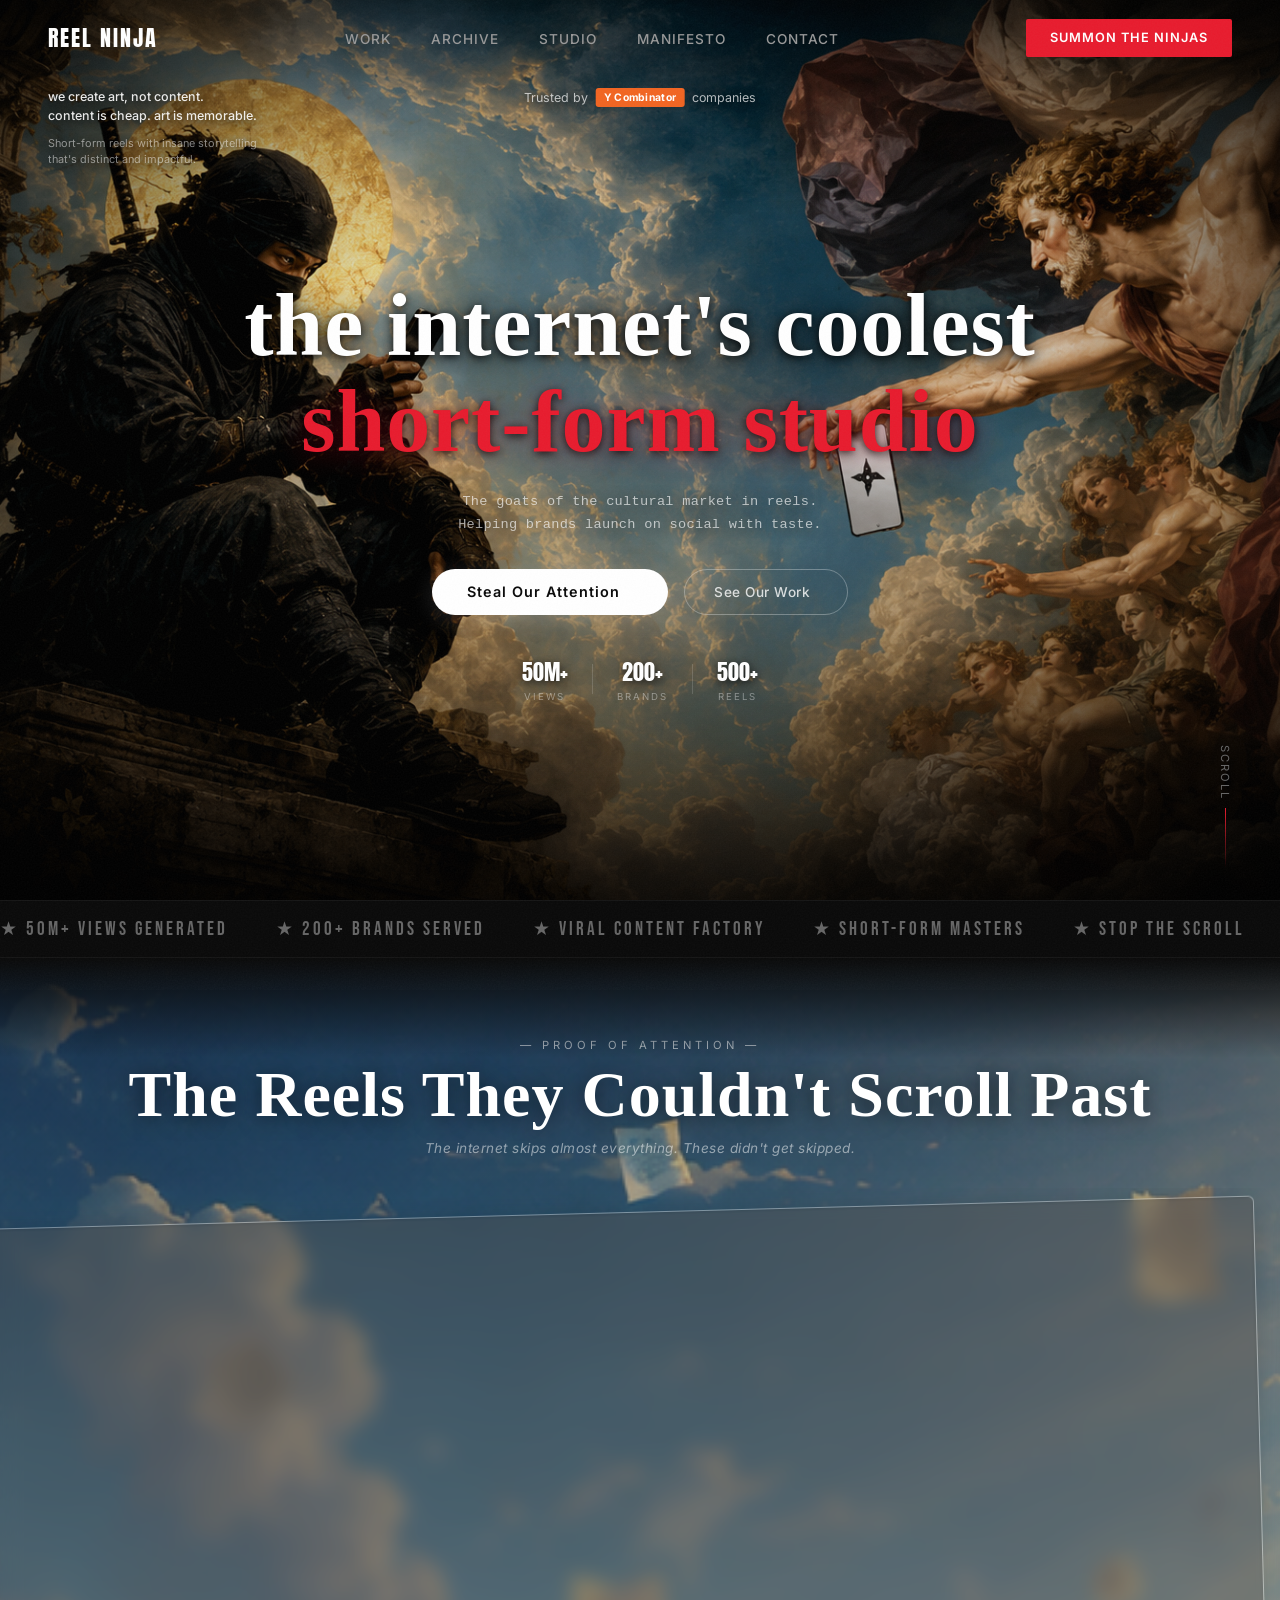
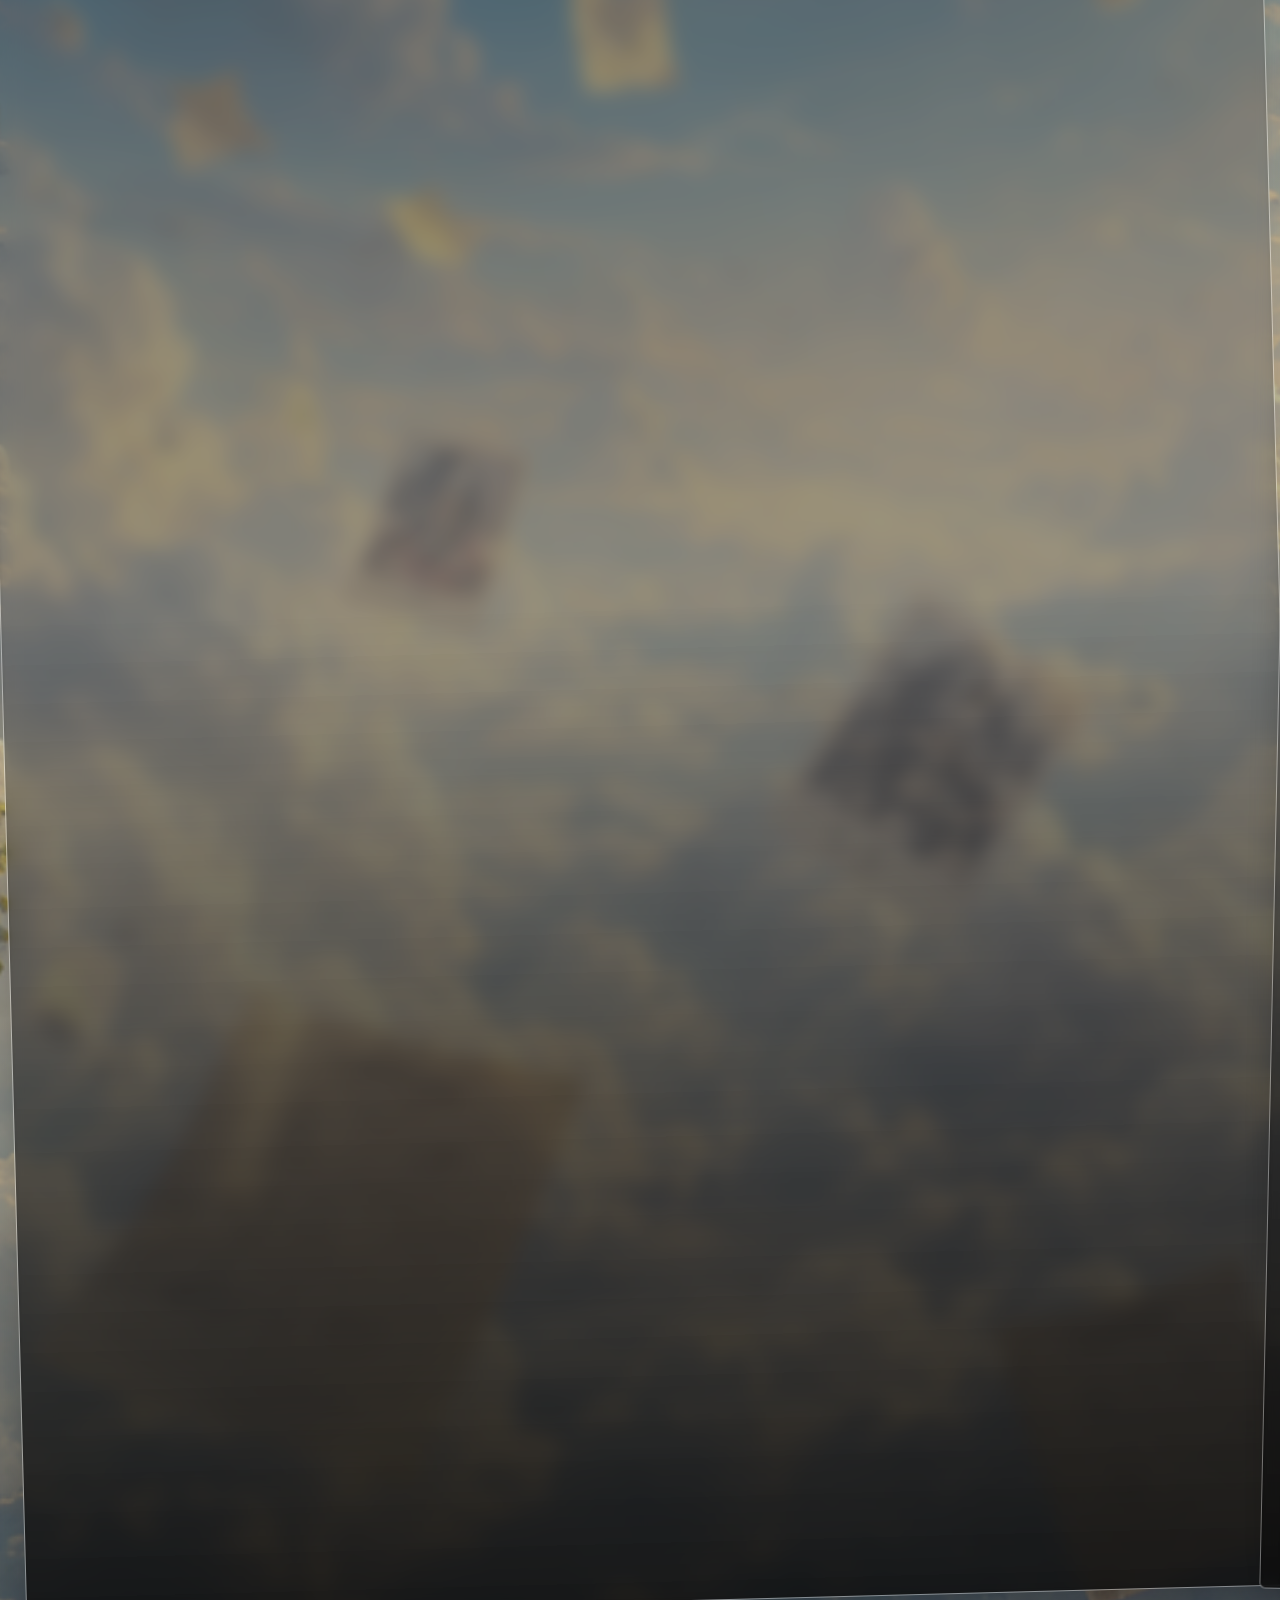
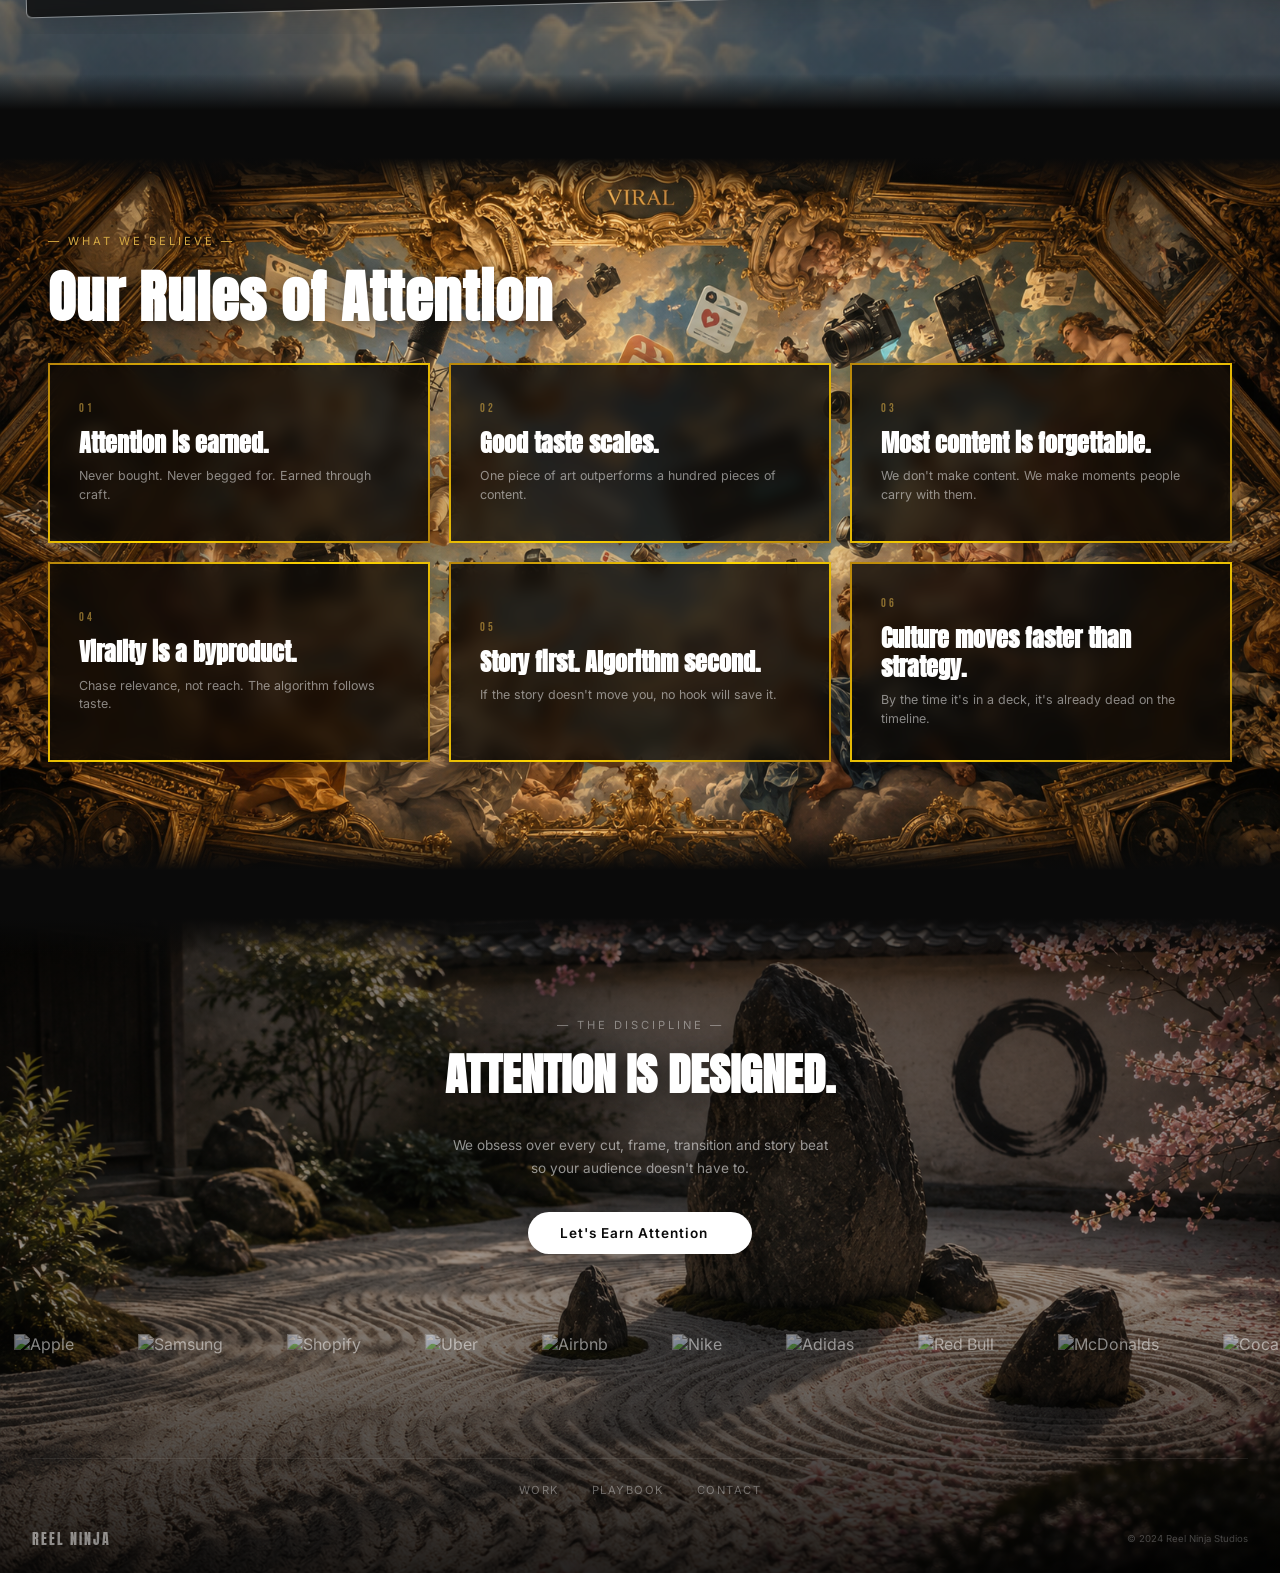
==== commit be202e7a: "Narrative redesign: proof, manifesto, intentionality" ====
--- a/index.html
+++ b/index.html
@@ -140,16 +140,16 @@
     <!-- Section Divider -->
     <div class="section-fade-top"></div>
 
-    <!-- Fresh Drops Section -->
+    <!-- SECTION 2: PROOF — The reels that earned attention -->
     <section class="fresh-drops" id="work">
         <div class="fresh-drops-bg">
             <img src="section3.png" alt="" class="section-bg-img">
         </div>
         <div class="fresh-drops-overlay"></div>
         <div class="section-header">
-            <span class="section-label">— Our Sacred Reels —</span>
-            <h2 class="section-title grunge-font">Fresh Drops</h2>
-            <p class="section-desc">The reels the gods would scroll.</p>
+            <span class="section-label">— Proof of Attention —</span>
+            <h2 class="section-title grunge-font">The Reels They Couldn't Scroll Past</h2>
+            <p class="section-desc">The internet skips almost everything. These didn't get skipped.</p>
         </div>
         <div class="drops-carousel">
             <div class="swiper drops-swiper">
@@ -172,44 +172,45 @@
     <!-- Section Divider -->
     <div class="section-fade-mid"></div>
 
-    <!-- Archive Section -->
+    <!-- SECTION 3: MANIFESTO — How we think -->
     <section class="archive" id="archive">
         <div class="archive-bg">
             <img src="section2.png" alt="" class="section-bg-img">
         </div>
         <div class="section-header">
-            <span class="section-label">— The Reel Ninja Archive —</span>
-            <h2 class="section-title">Our Work. Our Process. Our Secrets.</h2>
-        </div>
-        <div class="archive-grid">
-            <div class="archive-item large">
-                <!-- REPLACE: archive-main.jpg — Behind the scenes main image -->
-                <div class="archive-placeholder">Behind The Scenes</div>
-                <div class="play-btn"><i class="ph-fill ph-play"></i></div>
-                <span class="archive-tag">BEHIND THE SCENES</span>
-            </div>
-            <div class="archive-item">
-                <!-- REPLACE: archive-2.jpg — Process/work image -->
-                <div class="archive-placeholder">Process 1</div>
-                <div class="play-btn"><i class="ph-fill ph-play"></i></div>
-            </div>
-            <div class="archive-item tall">
-                <!-- REPLACE: archive-3.jpg — "Viral is Choice" poster -->
-                <div class="archive-placeholder viral-poster">VIRAL IS<br>CHOICE.</div>
-            </div>
-            <div class="archive-item">
-                <!-- REPLACE: archive-4.jpg — "Attention" quote poster -->
-                <div class="archive-placeholder attention-poster">ATTENTION IS THE ONLY ALGORITHM THAT MATTERS.</div>
-                <div class="play-btn"><i class="ph-fill ph-play"></i></div>
-            </div>
-            <div class="archive-item">
-                <!-- REPLACE: archive-5.jpg — More work -->
-                <div class="archive-placeholder">Process 2</div>
-                <div class="play-btn"><i class="ph-fill ph-play"></i></div>
-            </div>
-            <div class="archive-item wide">
-                <!-- REPLACE: archive-6.jpg — Culture image -->
-                <div class="archive-placeholder culture-poster">NOT JUST CONTENT.<br>CULTURE.</div>
+            <span class="section-label">— What We Believe —</span>
+            <h2 class="section-title">Our Rules of Attention</h2>
+        </div>
+        <div class="archive-grid manifesto-grid">
+            <div class="archive-item principle-card">
+                <div class="principle-number">01</div>
+                <h3 class="principle-title">Attention is earned.</h3>
+                <p class="principle-desc">Never bought. Never begged for. Earned through craft.</p>
+            </div>
+            <div class="archive-item principle-card">
+                <div class="principle-number">02</div>
+                <h3 class="principle-title">Good taste scales.</h3>
+                <p class="principle-desc">One piece of art outperforms a hundred pieces of content.</p>
+            </div>
+            <div class="archive-item principle-card">
+                <div class="principle-number">03</div>
+                <h3 class="principle-title">Most content is forgettable.</h3>
+                <p class="principle-desc">We don't make content. We make moments people carry with them.</p>
+            </div>
+            <div class="archive-item principle-card">
+                <div class="principle-number">04</div>
+                <h3 class="principle-title">Virality is a byproduct.</h3>
+                <p class="principle-desc">Chase relevance, not reach. The algorithm follows taste.</p>
+            </div>
+            <div class="archive-item principle-card">
+                <div class="principle-number">05</div>
+                <h3 class="principle-title">Story first. Algorithm second.</h3>
+                <p class="principle-desc">If the story doesn't move you, no hook will save it.</p>
+            </div>
+            <div class="archive-item principle-card">
+                <div class="principle-number">06</div>
+                <h3 class="principle-title">Culture moves faster than strategy.</h3>
+                <p class="principle-desc">By the time it's in a deck, it's already dead on the timeline.</p>
             </div>
         </div>
     </section>
@@ -217,7 +218,7 @@
     <!-- Section Divider -->
     <div class="section-fade-mid"></div>
 
-    <!-- CTA + Footer Combined Section -->
+    <!-- SECTION 4: CTA — Why it matters -->
     <section class="cta-footer-section" id="contact">
         <div class="cta-section-bg">
             <img src="section5.png" alt="" class="section-bg-img">
@@ -225,9 +226,11 @@
         <div class="cta-footer-overlay"></div>
         <div class="cta-footer-content">
             <div class="final-cta">
-                <h2 class="final-cta-title">YOUR BRAND DESERVES TO<br>BE <span class="highlight-word">OBSESSED</span> OVER.</h2>
+                <span class="section-label cta-label">— The Discipline —</span>
+                <h2 class="final-cta-title">ATTENTION IS DESIGNED.</h2>
+                <p class="final-cta-sub">We obsess over every cut, frame, transition and story beat<br>so your audience doesn't have to.</p>
                 <a href="#" class="hero-cta magnetic-btn final-btn">
-                    <span>Let's Make It Happen</span>
+                    <span>Let's Earn Attention</span>
                     <i class="ph ph-arrow-right"></i>
                 </a>
                 <!-- Brand logos -->
@@ -263,7 +266,7 @@
             <footer class="footer">
                 <div class="footer-links">
                     <a href="#work">Work</a>
-                    <a href="#archive">Archive</a>
+                    <a href="#archive">Playbook</a>
                     <a href="#contact">Contact</a>
                 </div>
                 <div class="footer-bottom">
--- a/styles.css
+++ b/styles.css
@@ -935,6 +935,66 @@
     border-radius: 4px;
 }
 
+/* --- Manifesto / Principle Cards --- */
+.manifesto-grid {
+    grid-template-columns: repeat(3, 1fr);
+    grid-auto-rows: auto;
+    gap: 1.2rem;
+}
+
+.principle-card {
+    display: flex;
+    flex-direction: column;
+    justify-content: center;
+    padding: 2rem 1.8rem;
+    background: rgba(10, 8, 5, 0.8) !important;
+    backdrop-filter: blur(8px);
+    border-radius: 2px;
+    border: 2px solid;
+    border-image: linear-gradient(135deg, var(--accent-gold-dark), var(--accent-gold-light), var(--accent-gold-dark)) 1;
+    min-height: 180px;
+}
+
+.principle-card .principle-number {
+    font-family: var(--font-subhead);
+    font-size: 0.75rem;
+    color: var(--accent-gold);
+    letter-spacing: 3px;
+    margin-bottom: 0.8rem;
+    opacity: 0.6;
+}
+
+.principle-card .principle-title {
+    font-family: var(--font-headline);
+    font-size: clamp(1.1rem, 2vw, 1.5rem);
+    color: white;
+    margin-bottom: 0.6rem;
+    line-height: 1.2;
+}
+
+.principle-card .principle-desc {
+    font-size: 0.78rem;
+    color: rgba(255, 255, 255, 0.5);
+    line-height: 1.5;
+}
+
+/* CTA Section extras */
+.cta-label {
+    color: rgba(255, 255, 255, 0.4) !important;
+    display: block;
+    margin-bottom: 1rem;
+}
+
+.final-cta-sub {
+    font-size: 0.85rem;
+    color: rgba(255, 255, 255, 0.55);
+    line-height: 1.7;
+    margin-bottom: 2rem;
+    max-width: 500px;
+    margin-left: auto;
+    margin-right: auto;
+}
+
 .archive-caption {
     position: absolute;
     bottom: 1rem;
@@ -1656,6 +1716,16 @@
         gap: 0.8rem;
     }
 
+    .manifesto-grid {
+        grid-template-columns: 1fr;
+        grid-auto-rows: auto;
+    }
+
+    .principle-card {
+        min-height: auto;
+        padding: 1.5rem;
+    }
+
     .archive-item.large {
         grid-column: span 2;
         grid-row: span 2;
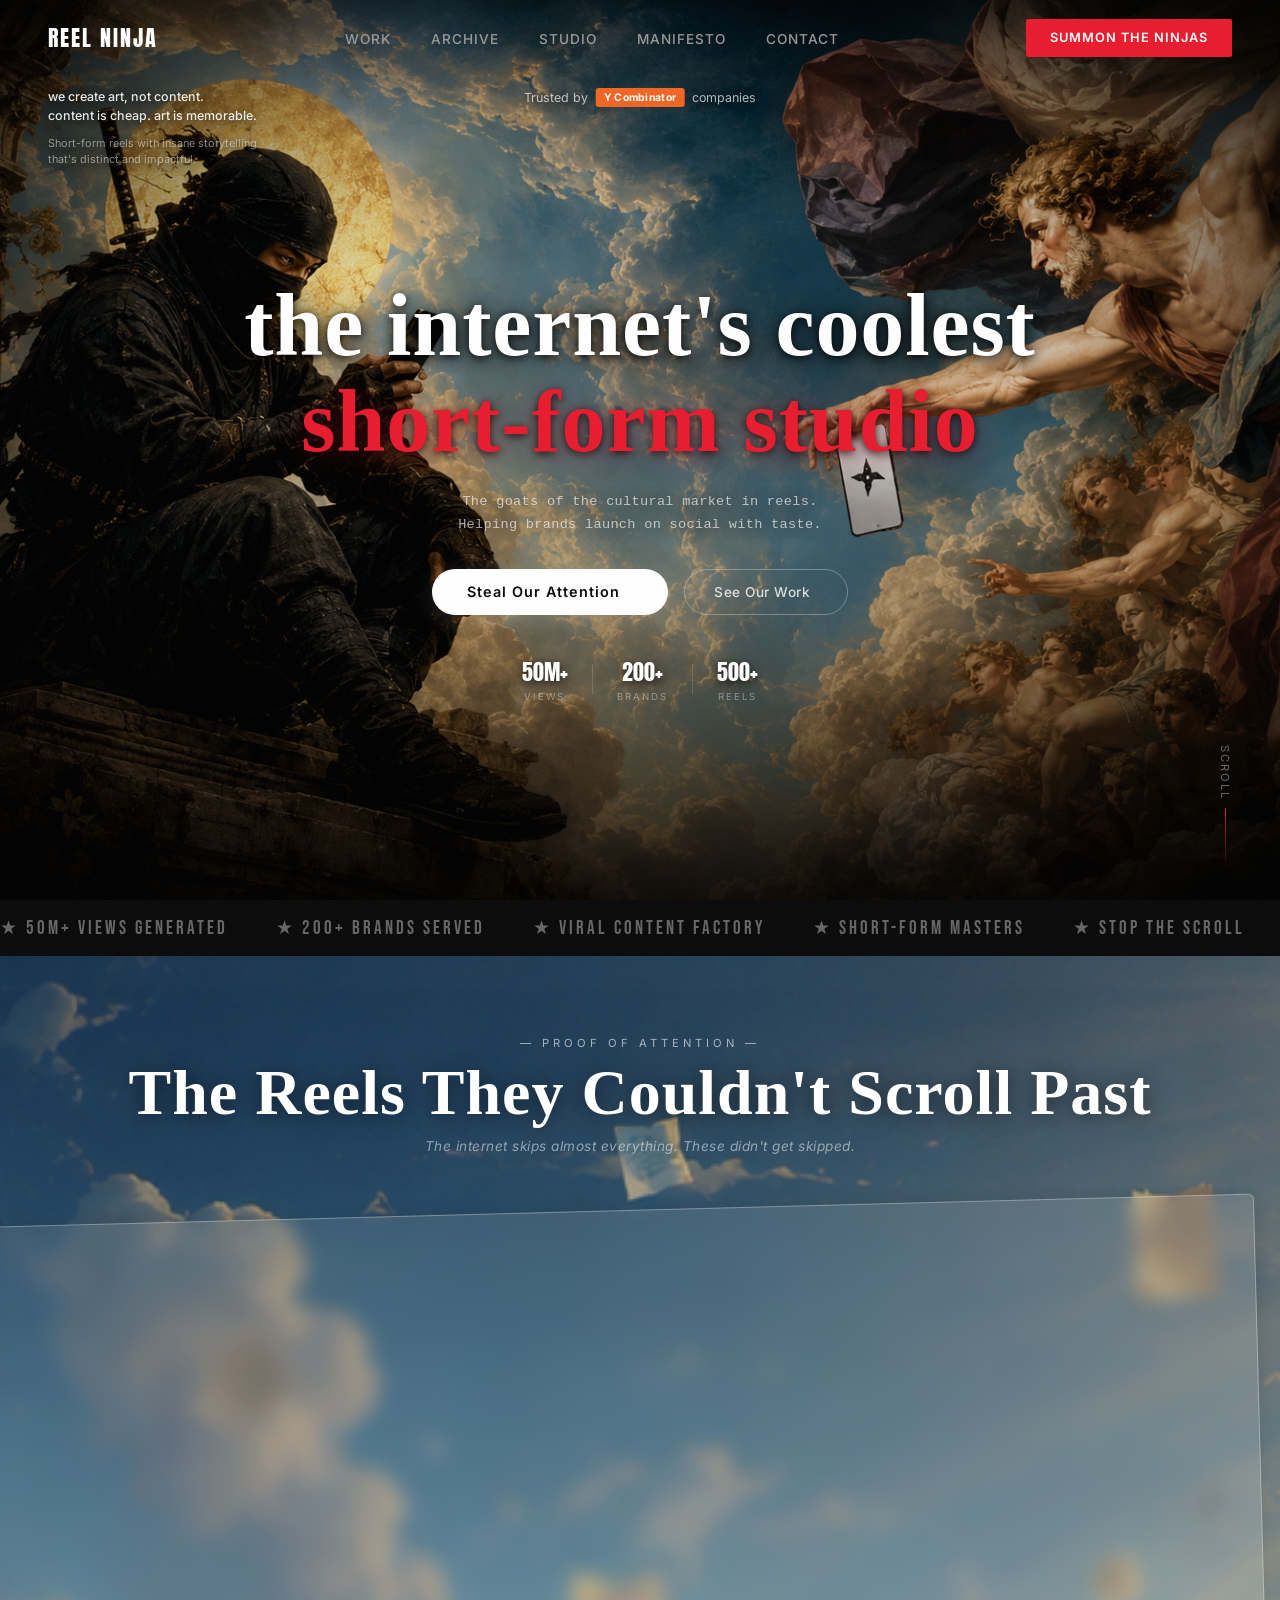
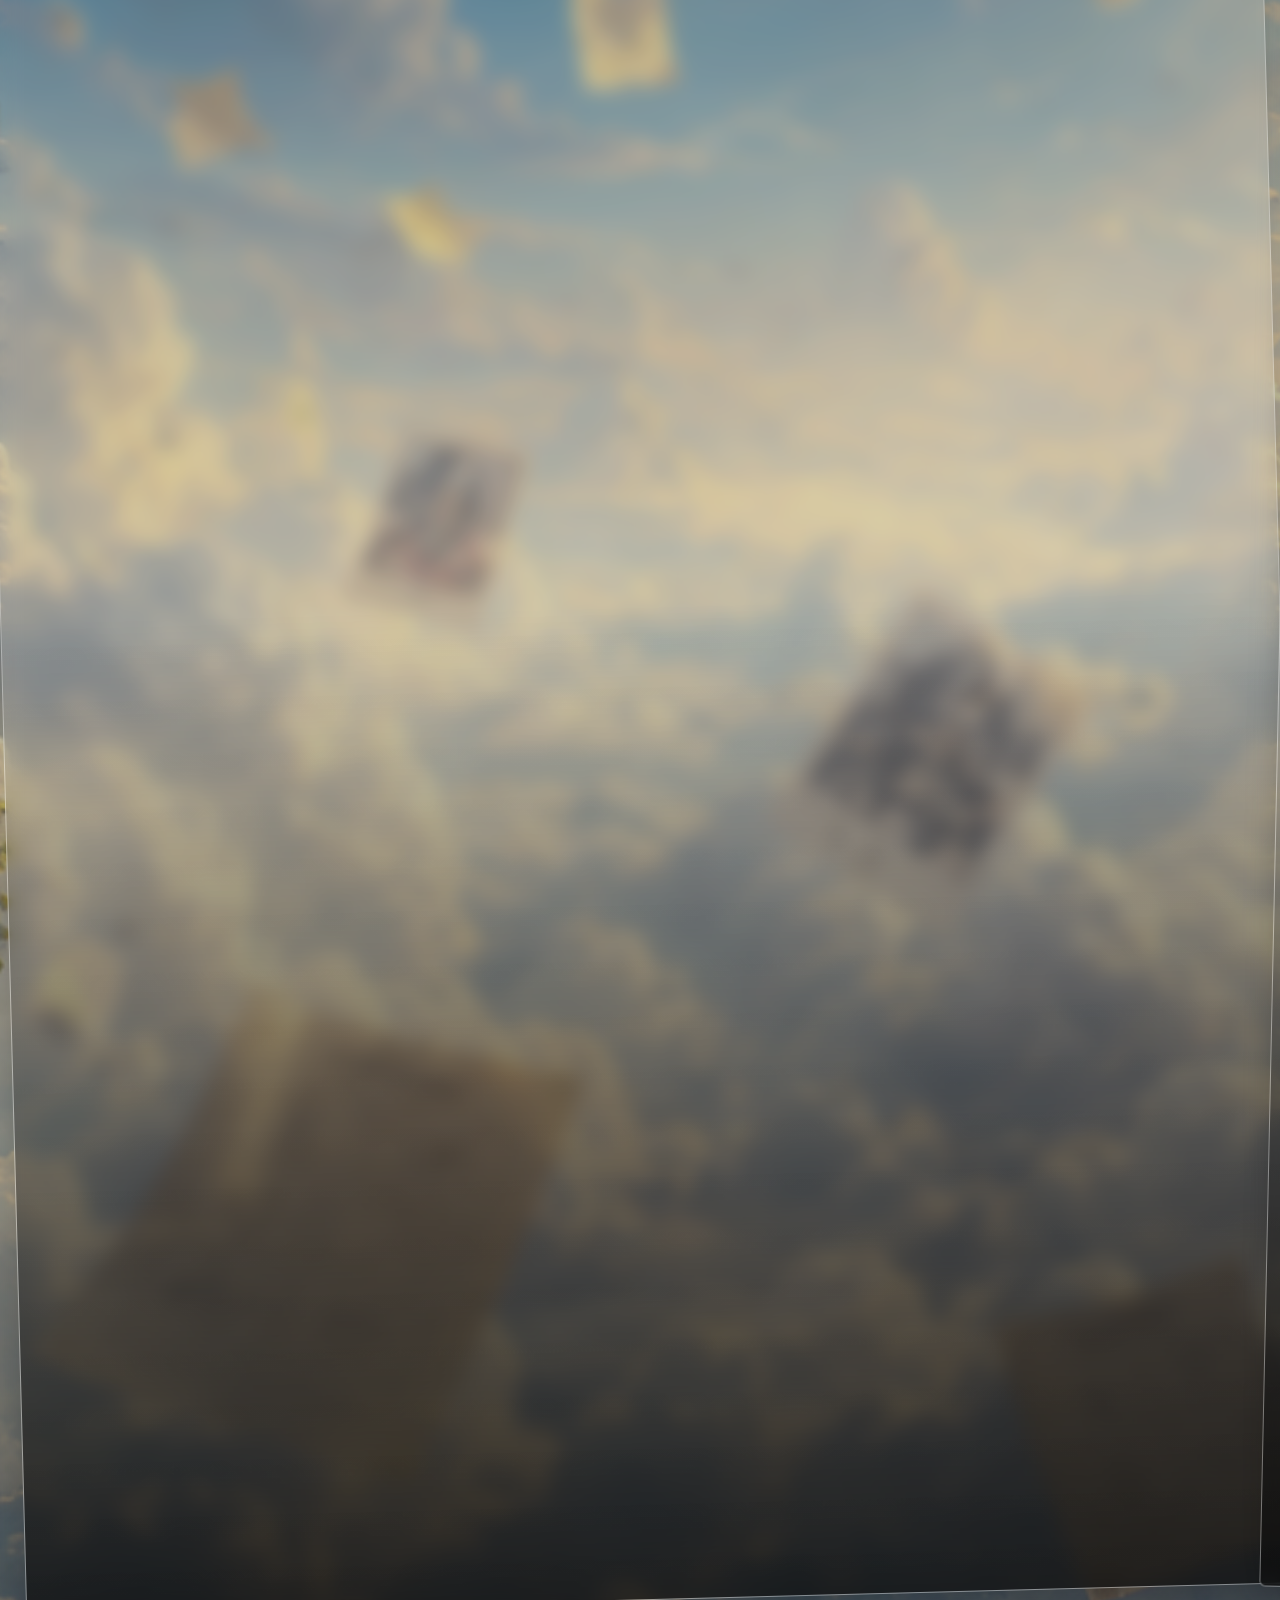
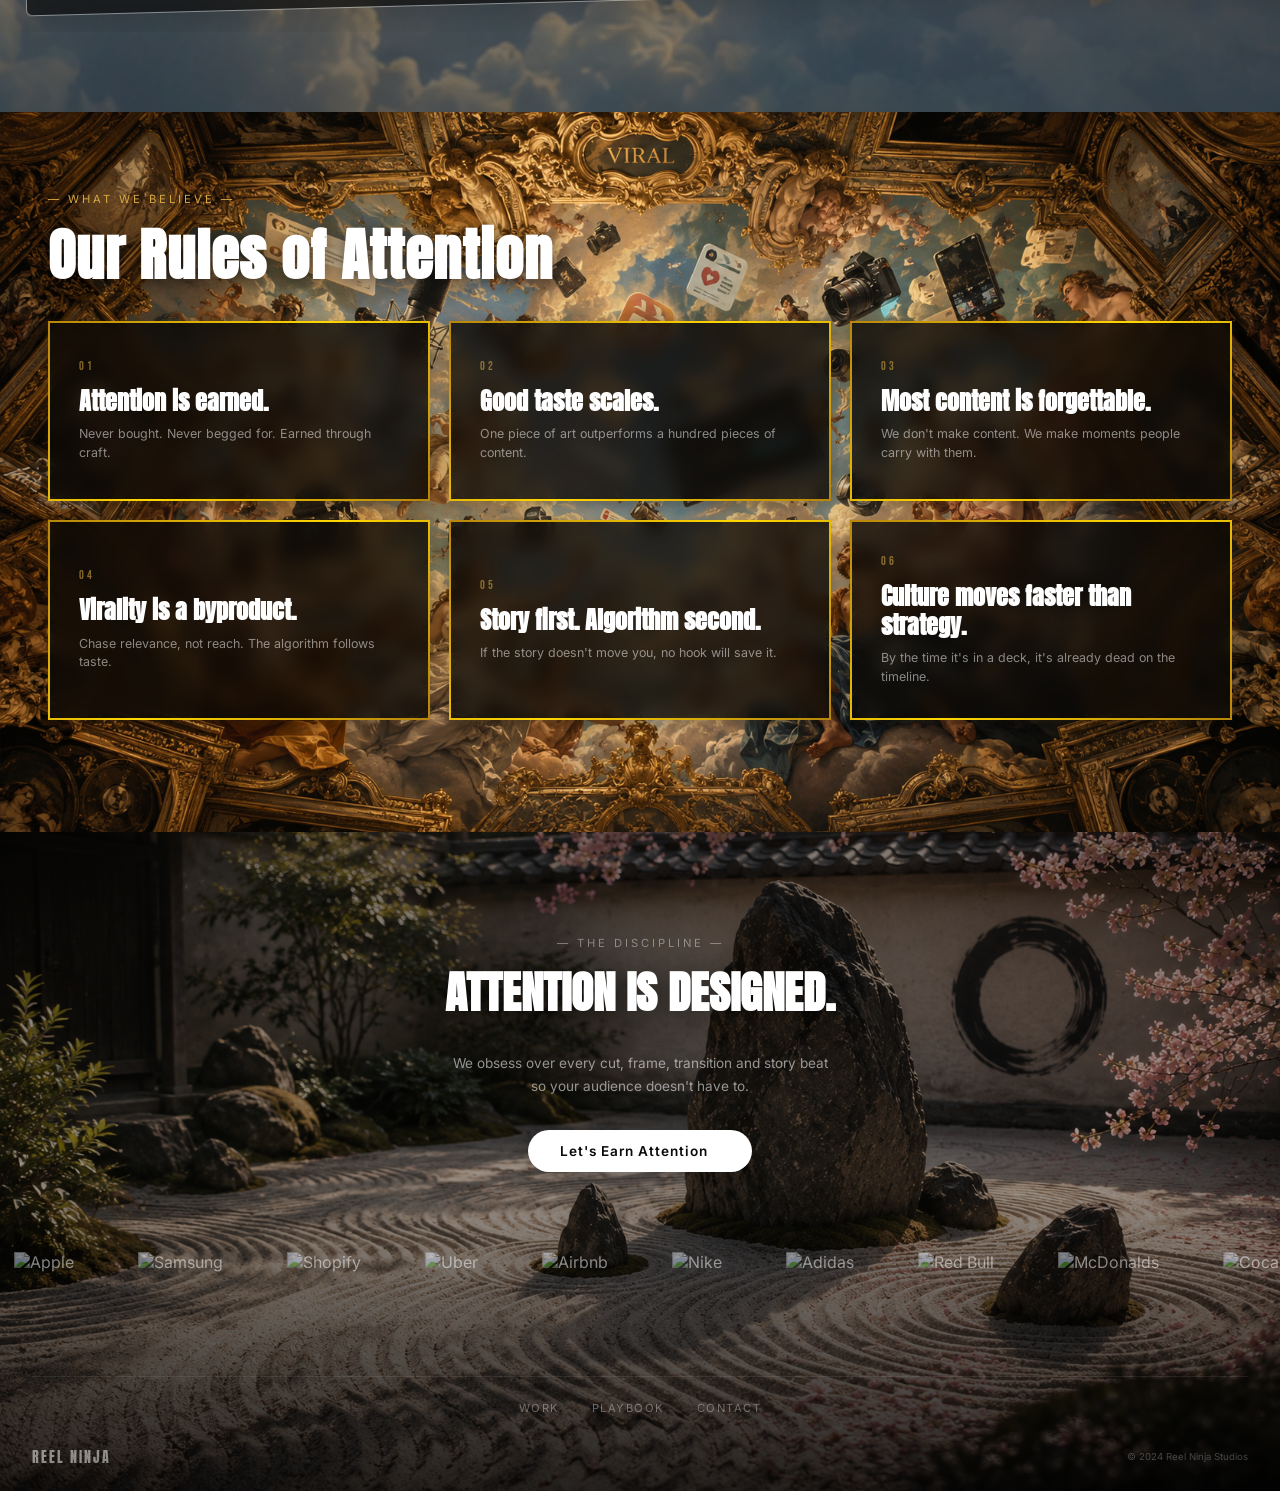
==== commit 17fad1a0: "Polish: remove play buttons, lazy load videos, fix mobile, remove dividers" ====
--- a/index.html
+++ b/index.html
@@ -137,9 +137,6 @@
         </div>
     </div>
 
-    <!-- Section Divider -->
-    <div class="section-fade-top"></div>
-
     <!-- SECTION 2: PROOF — The reels that earned attention -->
     <section class="fresh-drops" id="work">
         <div class="fresh-drops-bg">
@@ -154,23 +151,20 @@
         <div class="drops-carousel">
             <div class="swiper drops-swiper">
                 <div class="swiper-wrapper">
-                    <div class="swiper-slide"><div class="drop-card"><a href="#" class="drop-card-media lightbox-video"><div class="media-placeholder"></div><div class="play-btn"><i class="ph-fill ph-play"></i></div></a></div></div>
-                    <div class="swiper-slide"><div class="drop-card"><a href="#" class="drop-card-media lightbox-video"><div class="media-placeholder"></div><div class="play-btn"><i class="ph-fill ph-play"></i></div></a></div></div>
-                    <div class="swiper-slide"><div class="drop-card"><a href="#" class="drop-card-media lightbox-video"><div class="media-placeholder"></div><div class="play-btn"><i class="ph-fill ph-play"></i></div></a></div></div>
-                    <div class="swiper-slide"><div class="drop-card"><a href="#" class="drop-card-media lightbox-video"><div class="media-placeholder"></div><div class="play-btn"><i class="ph-fill ph-play"></i></div></a></div></div>
-                    <div class="swiper-slide"><div class="drop-card"><a href="#" class="drop-card-media lightbox-video"><div class="media-placeholder"></div><div class="play-btn"><i class="ph-fill ph-play"></i></div></a></div></div>
-                    <div class="swiper-slide"><div class="drop-card"><a href="#" class="drop-card-media lightbox-video"><div class="media-placeholder"></div><div class="play-btn"><i class="ph-fill ph-play"></i></div></a></div></div>
-                    <div class="swiper-slide"><div class="drop-card"><a href="#" class="drop-card-media lightbox-video"><div class="media-placeholder"></div><div class="play-btn"><i class="ph-fill ph-play"></i></div></a></div></div>
-                    <div class="swiper-slide"><div class="drop-card"><a href="#" class="drop-card-media lightbox-video"><div class="media-placeholder"></div><div class="play-btn"><i class="ph-fill ph-play"></i></div></a></div></div>
-                    <div class="swiper-slide"><div class="drop-card"><a href="#" class="drop-card-media lightbox-video"><div class="media-placeholder"></div><div class="play-btn"><i class="ph-fill ph-play"></i></div></a></div></div>
-                    <div class="swiper-slide"><div class="drop-card"><a href="#" class="drop-card-media lightbox-video"><div class="media-placeholder"></div><div class="play-btn"><i class="ph-fill ph-play"></i></div></a></div></div>
-                </div>
-            </div>
-        </div>
-    </section>
-
-    <!-- Section Divider -->
-    <div class="section-fade-mid"></div>
+                    <div class="swiper-slide"><div class="drop-card"><div class="drop-card-media"><video data-src="reelninja-lp-vids/058619437763d4d2f938c98d82b45863_720w.mp4" muted loop playsinline preload="none"></video><div class="play-btn"><i class="ph-fill ph-play"></i></div></div></div></div>
+                    <div class="swiper-slide"><div class="drop-card"><div class="drop-card-media"><video data-src="reelninja-lp-vids/1097822846676462551.mp4" muted loop playsinline preload="none"></video><div class="play-btn"><i class="ph-fill ph-play"></i></div></div></div></div>
+                    <div class="swiper-slide"><div class="drop-card"><div class="drop-card-media"><video data-src="reelninja-lp-vids/33ca799bcb85d4d03315f3cb2a945fbf_720w.mp4" muted loop playsinline preload="none"></video><div class="play-btn"><i class="ph-fill ph-play"></i></div></div></div></div>
+                    <div class="swiper-slide"><div class="drop-card"><div class="drop-card-media"><video data-src="reelninja-lp-vids/3fcacffbab272e1cf1d744a6c149c0ba_720w.mp4" muted loop playsinline preload="none"></video><div class="play-btn"><i class="ph-fill ph-play"></i></div></div></div></div>
+                    <div class="swiper-slide"><div class="drop-card"><div class="drop-card-media"><video data-src="reelninja-lp-vids/405cdbadd47e95dfd6decf07b7df50eb_720w.mp4" muted loop playsinline preload="none"></video><div class="play-btn"><i class="ph-fill ph-play"></i></div></div></div></div>
+                    <div class="swiper-slide"><div class="drop-card"><div class="drop-card-media"><video data-src="reelninja-lp-vids/4b1155c31554e0e7c1e4ca417336c4f9_720w.mp4" muted loop playsinline preload="none"></video><div class="play-btn"><i class="ph-fill ph-play"></i></div></div></div></div>
+                    <div class="swiper-slide"><div class="drop-card"><div class="drop-card-media"><video data-src="reelninja-lp-vids/5f2fcc48a463311d4d13e5f8dee2b12b_720w.mp4" muted loop playsinline preload="none"></video><div class="play-btn"><i class="ph-fill ph-play"></i></div></div></div></div>
+                    <div class="swiper-slide"><div class="drop-card"><div class="drop-card-media"><video data-src="reelninja-lp-vids/675962225356837298.mp4" muted loop playsinline preload="none"></video><div class="play-btn"><i class="ph-fill ph-play"></i></div></div></div></div>
+                    <div class="swiper-slide"><div class="drop-card"><div class="drop-card-media"><video data-src="reelninja-lp-vids/abc2f6b73c6da229f5919f0c26173750_720w.mp4" muted loop playsinline preload="none"></video><div class="play-btn"><i class="ph-fill ph-play"></i></div></div></div></div>
+                    <div class="swiper-slide"><div class="drop-card"><div class="drop-card-media"><video data-src="reelninja-lp-vids/b156a7080ee4dac5a6642e336b5830ad_720w.mp4" muted loop playsinline preload="none"></video><div class="play-btn"><i class="ph-fill ph-play"></i></div></div></div></div>
+                </div>
+            </div>
+        </div>
+    </section>
 
     <!-- SECTION 3: MANIFESTO — How we think -->
     <section class="archive" id="archive">
@@ -214,9 +208,6 @@
             </div>
         </div>
     </section>
-
-    <!-- Section Divider -->
-    <div class="section-fade-mid"></div>
 
     <!-- SECTION 4: CTA — Why it matters -->
     <section class="cta-footer-section" id="contact">
--- a/styles.css
+++ b/styles.css
@@ -677,6 +677,13 @@
     display: block;
 }
 
+.drop-card-media video {
+    width: 100%;
+    height: 100%;
+    object-fit: cover;
+    display: block;
+}
+
 .media-placeholder {
     width: 100%;
     height: 100%;
@@ -717,8 +724,11 @@
 
 .drop-card:hover .play-btn,
 .archive-item:hover .play-btn {
-    opacity: 1;
-    box-shadow: 0 0 0 15px rgba(212, 168, 67, 0.1);
+    opacity: 0;
+}
+
+.play-btn {
+    display: none;
 }
 
 /* --- Clients Section --- */
@@ -1380,8 +1390,7 @@
 .marquee-strip {
     overflow: hidden;
     padding: 1rem 0;
-    border-top: 1px solid rgba(255, 255, 255, 0.05);
-    border-bottom: 1px solid rgba(255, 255, 255, 0.05);
+    border: none;
 }
 
 .marquee-track {
@@ -1626,7 +1635,8 @@
 
     .hero-trusted {
         top: 4.5rem;
-        font-size: 0.7rem;
+        font-size: 0.65rem;
+        white-space: nowrap;
     }
 
     .hero-content {
@@ -1693,22 +1703,46 @@
         padding: 0 1.5rem;
     }
 
-    /* Fresh Drops */
+    /* Section 2 - Fresh Drops / Proof */
+    .fresh-drops {
+        min-height: auto;
+        padding: 3rem 0;
+    }
+
+    .fresh-drops .section-header {
+        margin-bottom: 1rem;
+    }
+
+    .fresh-drops .section-title {
+        font-size: clamp(2rem, 10vw, 3rem);
+    }
+
+    .fresh-drops .section-desc {
+        font-size: 0.7rem;
+    }
+
+    .fresh-drops .section-label {
+        font-size: 0.6rem;
+    }
+
     .drops-swiper {
-        padding: 1rem;
-    }
-
-    /* Clients */
-    .clients-gallery {
-        padding: 0 1.5rem;
-        gap: 1rem;
-    }
-
-    .client-frame {
-        width: 160px;
-    }
-
-    /* Archive */
+        padding: 0.5rem 0;
+    }
+
+    .drop-card-media {
+        aspect-ratio: 9/16;
+    }
+
+    /* Section 3 - Manifesto/Principles */
+    .archive {
+        min-height: auto;
+        padding: 3rem 0;
+    }
+
+    .archive .section-title {
+        font-size: clamp(1.5rem, 7vw, 2rem);
+    }
+
     .archive-grid {
         grid-template-columns: repeat(2, 1fr);
         grid-auto-rows: 160px;
@@ -1717,13 +1751,29 @@
     }
 
     .manifesto-grid {
-        grid-template-columns: 1fr;
+        grid-template-columns: 1fr 1fr;
         grid-auto-rows: auto;
+        gap: 0.6rem;
     }
 
     .principle-card {
         min-height: auto;
-        padding: 1.5rem;
+        padding: 1.2rem;
+    }
+
+    .principle-card .principle-number {
+        font-size: 0.6rem;
+        margin-bottom: 0.4rem;
+    }
+
+    .principle-card .principle-title {
+        font-size: 0.85rem;
+        margin-bottom: 0;
+    }
+
+    /* Hide description on mobile - just show titles */
+    .principle-card .principle-desc {
+        display: none;
     }
 
     .archive-item.large {
@@ -1739,74 +1789,55 @@
         grid-row: span 2;
     }
 
-    /* Manifesto */
-    .manifesto {
+    /* CTA + Footer */
+    .cta-footer-content {
+        padding: 3rem 1.5rem 1.5rem;
+    }
+
+    .final-cta {
+        padding: 1.5rem 0 1rem;
+    }
+
+    .final-cta-title {
+        font-size: clamp(1.3rem, 6vw, 1.8rem);
+    }
+
+    .final-cta-sub {
+        font-size: 0.75rem;
+        margin-bottom: 1.5rem;
+    }
+
+    .final-btn {
+        font-size: 0.75rem;
+        padding: 0.7rem 1.5rem;
+    }
+
+    .footer-bottom {
         flex-direction: column;
-        padding: 3rem 1.5rem;
-        gap: 1.5rem;
-        min-height: auto;
-    }
-
-    .manifesto-visual {
-        order: -1;
-    }
-
-    .manifesto-img-placeholder {
-        font-size: 4rem;
-    }
-
-    .manifesto-line {
-        font-size: clamp(1.1rem, 5vw, 1.6rem);
-    }
-
-    /* CTA */
-    .cta-section {
-        padding: 2.5rem 1.5rem;
-    }
-
-    .cta-cards {
-        grid-template-columns: repeat(2, 1fr);
-        gap: 0.8rem;
-    }
-
-    .cta-card {
-        aspect-ratio: auto;
-        min-height: 180px;
-        padding: 1.5rem;
-    }
-
-    .cta-card h3 {
-        font-size: clamp(1rem, 4vw, 1.4rem);
-    }
-
-    .final-cta-title {
-        font-size: clamp(1.3rem, 5vw, 2rem);
-    }
-
-    /* Footer */
-    .footer {
-        padding: 2rem 1.5rem;
-    }
-
-    .footer-top {
-        flex-direction: column;
-        gap: 0.5rem;
+        gap: 1rem;
         text-align: center;
-    }
-
-    .footer-links {
-        flex-wrap: wrap;
-        gap: 1.5rem;
-        justify-content: center;
-    }
-
-    .footer-socials {
-        gap: 1.5rem;
     }
 
     /* Marquee */
     .marquee-item {
-        font-size: 0.9rem;
+        font-size: 0.75rem;
+        letter-spacing: 2px;
+    }
+
+    .marquee-strip {
+        padding: 0.6rem 0;
+    }
+
+    /* Section dividers smaller on mobile */
+    .section-fade-top {
+        height: 50px;
+        margin-bottom: -50px;
+    }
+
+    .section-fade-mid {
+        height: 60px;
+        margin-top: -20px;
+        margin-bottom: -20px;
     }
 }
 
